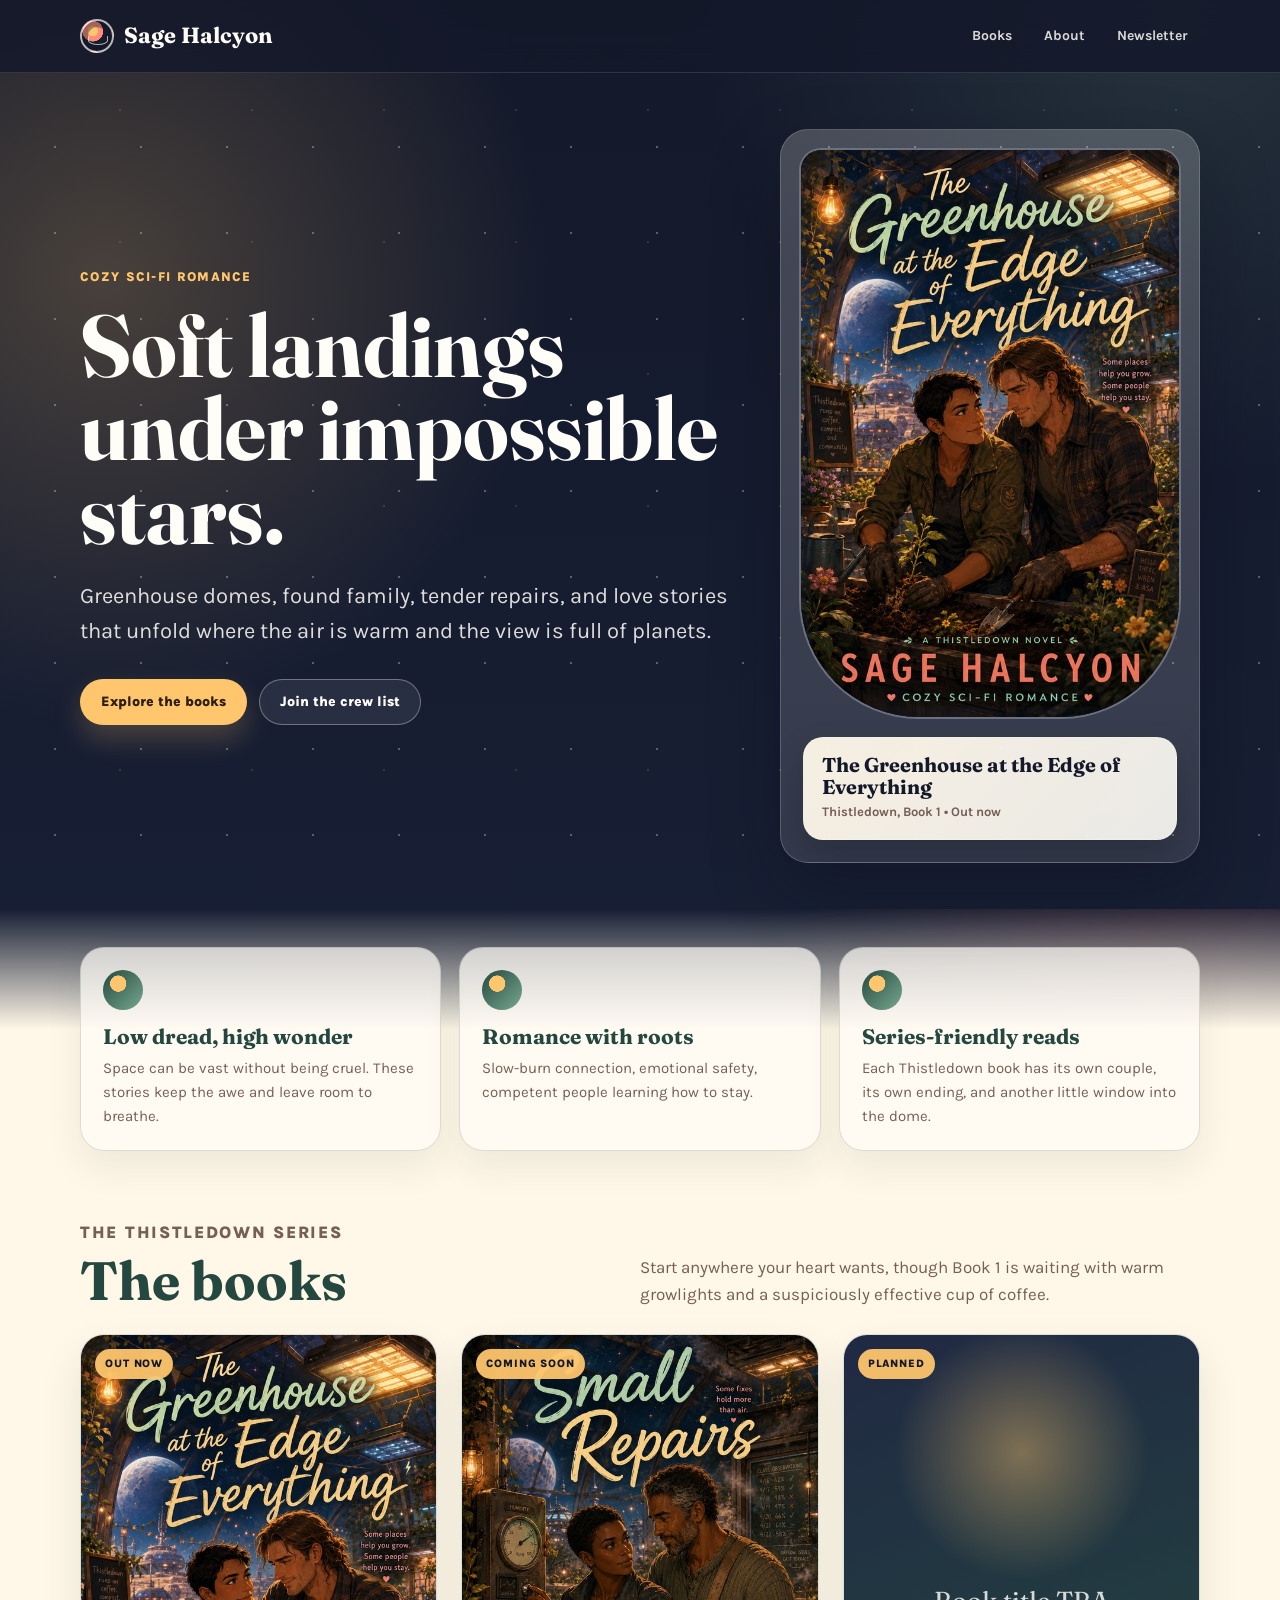
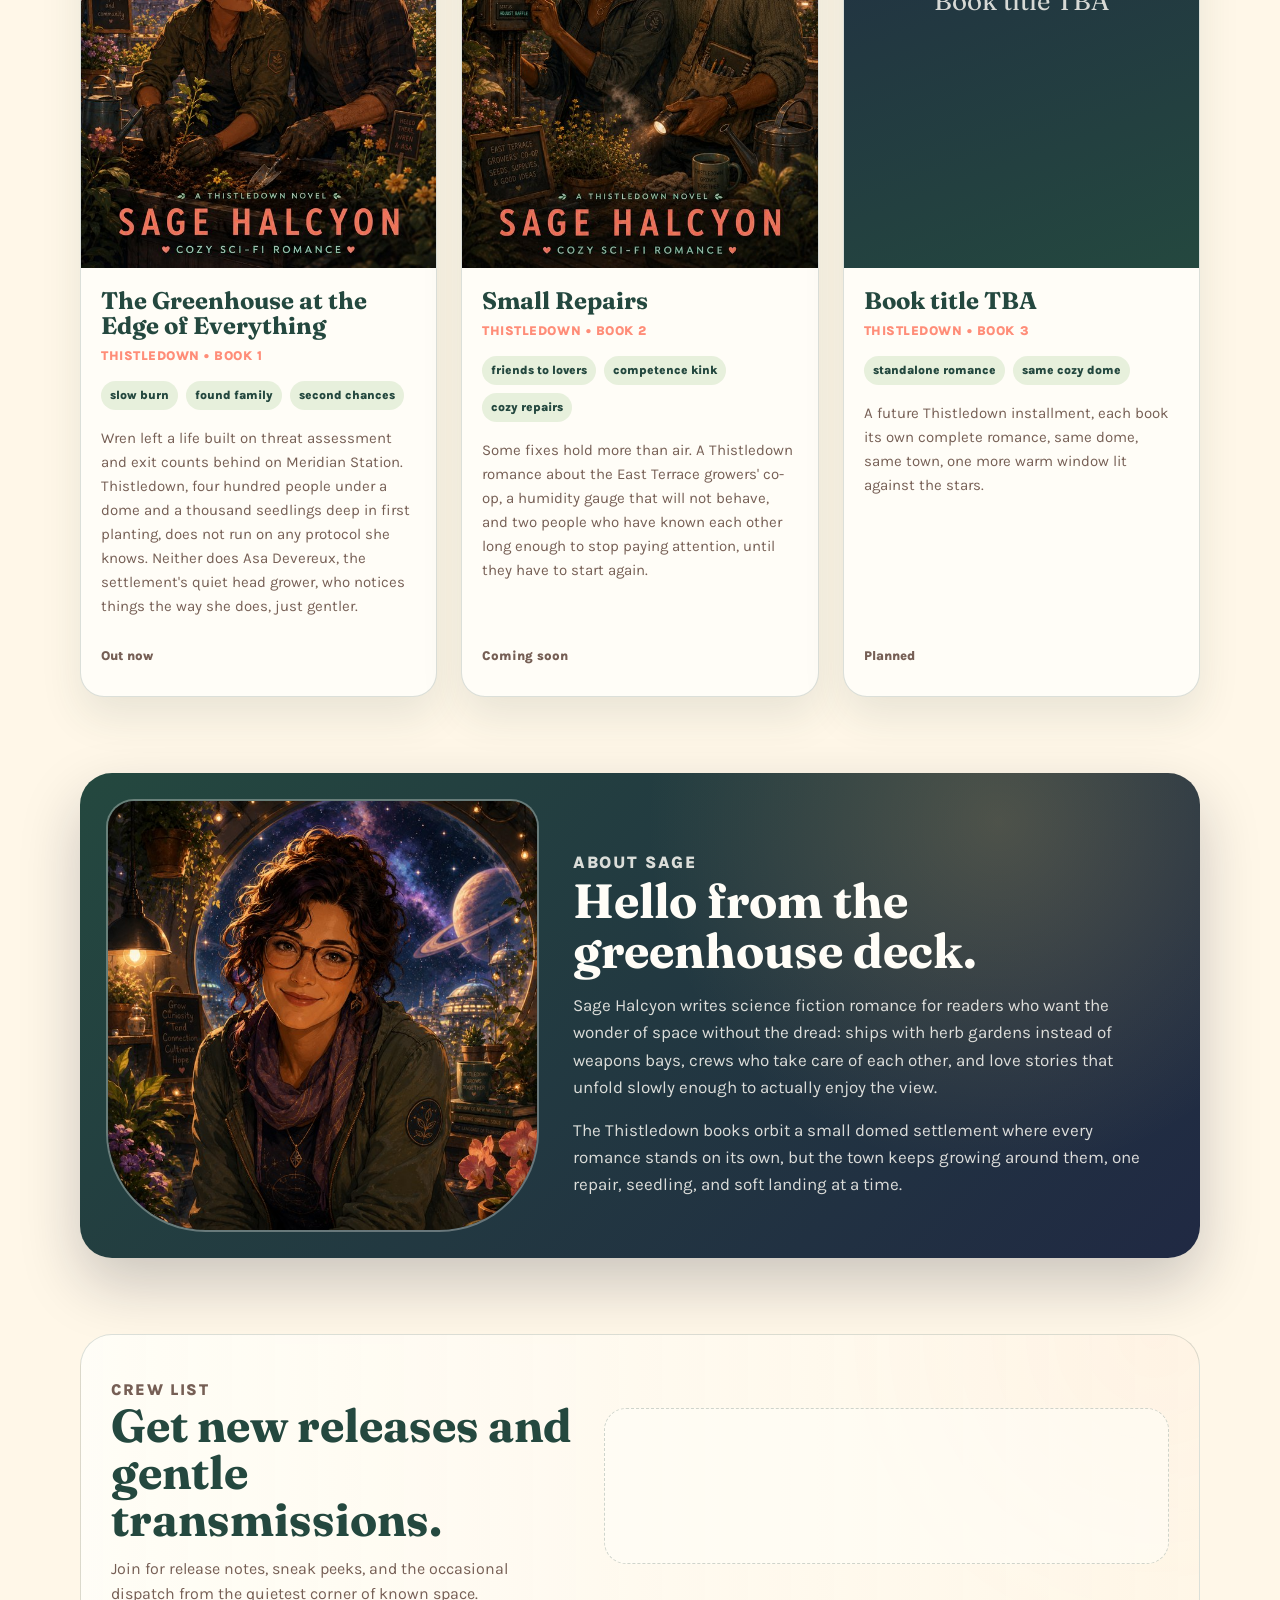
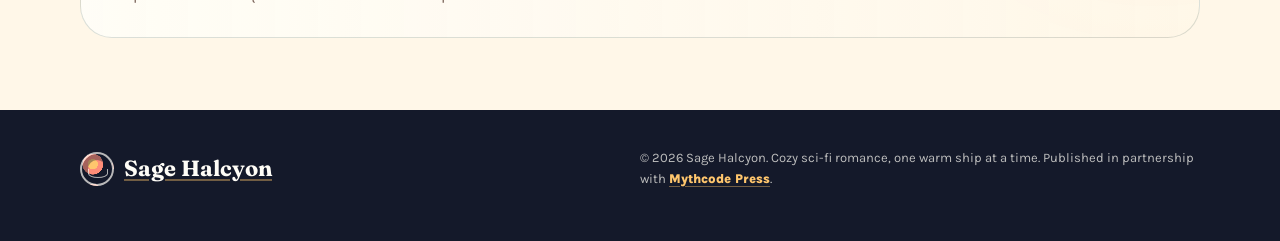
==== index.html @ 1d7489cb "Add files via upload" ====
<!DOCTYPE html>
<html lang="en">
<head>
<meta charset="UTF-8">
<meta name="viewport" content="width=device-width, initial-scale=1.0">
<title>Sage Halcyon | Cozy Sci-Fi Romance</title>
<meta name="description" content="Cozy sci-fi romance by Sage Halcyon: greenhouse domes, soft landings, found family, and love stories under starlight.">
<meta property="og:title" content="Sage Halcyon | Cozy Sci-Fi Romance">
<meta property="og:description" content="Greenhouse domes, soft landings, found family, and slow-burn romance under starlight.">
<meta property="og:type" content="website">
<meta property="og:image" content="images/greenhouse-cover.jpg">
<meta name="twitter:card" content="summary_large_image">
<link rel="preconnect" href="https://fonts.googleapis.com">
<link rel="preconnect" href="https://fonts.gstatic.com" crossorigin>
<link href="https://fonts.googleapis.com/css2?family=Fraunces:opsz,wght@9..144,500;9..144,600;9..144,700&family=Karla:wght@400;500;600;700&display=swap" rel="stylesheet">
<style>
  :root {
    --space: #14192a;
    --space-soft: #202943;
    --greenhouse: #24483f;
    --greenhouse-bright: #77a890;
    --leaf: #b8d7a7;
    --paper: #fff7e8;
    --paper-deep: #f2dfbf;
    --lamp: #ffc66d;
    --coral: #ff8d78;
    --rose: #f8b6aa;
    --ink: #2f2a27;
    --muted: #765f55;
    --white: #fffdf7;
    --shadow: rgba(10, 13, 22, 0.32);
  }

  * { box-sizing: border-box; margin: 0; padding: 0; }
  html { scroll-behavior: smooth; }
  body {
    min-width: 320px;
    background:
      radial-gradient(circle at 8% 8%, rgba(255, 198, 109, 0.22), transparent 28rem),
      radial-gradient(circle at 92% 0%, rgba(119, 168, 144, 0.18), transparent 30rem),
      linear-gradient(180deg, var(--space) 0%, #182036 32%, var(--paper) 32.1%, var(--paper) 100%);
    color: var(--ink);
    font-family: "Karla", Arial, sans-serif;
    line-height: 1.6;
    overflow-x: hidden;
  }

  body::before {
    content: "";
    position: fixed;
    inset: 0;
    z-index: -1;
    pointer-events: none;
    background-image:
      radial-gradient(circle, rgba(255, 253, 247, 0.72) 0 1px, transparent 1.5px),
      radial-gradient(circle, rgba(255, 198, 109, 0.36) 0 1px, transparent 1.5px);
    background-size: 86px 86px, 132px 132px;
    background-position: 12px 18px, 54px 44px;
    opacity: 0.42;
  }

  a { color: inherit; text-decoration: none; }
  img { max-width: 100%; display: block; }
  h1, h2, h3, .brand {
    font-family: "Fraunces", Georgia, serif;
    color: inherit;
    font-weight: 700;
    letter-spacing: 0;
  }

  .shell {
    width: min(1120px, calc(100% - 36px));
    margin: 0 auto;
  }

  .skip-link {
    position: absolute;
    left: 16px;
    top: -80px;
    background: var(--lamp);
    color: var(--space);
    padding: 10px 14px;
    border-radius: 999px;
    font-weight: 700;
    z-index: 100;
  }
  .skip-link:focus { top: 16px; }

  nav {
    position: sticky;
    top: 0;
    z-index: 20;
    background: rgba(20, 25, 42, 0.84);
    border-bottom: 1px solid rgba(255, 253, 247, 0.12);
    backdrop-filter: blur(12px);
  }
  .nav-inner {
    min-height: 72px;
    display: flex;
    align-items: center;
    justify-content: space-between;
    gap: 24px;
  }
  .brand {
    display: inline-flex;
    align-items: center;
    gap: 10px;
    color: var(--white);
    font-size: 22px;
    white-space: nowrap;
  }
  .brand-mark {
    width: 34px;
    height: 34px;
    border: 2px solid rgba(255, 253, 247, 0.7);
    border-radius: 50%;
    position: relative;
    flex: 0 0 auto;
    background: radial-gradient(circle at 36% 34%, var(--lamp) 0 18%, var(--coral) 19% 37%, transparent 38%);
    box-shadow: inset 0 0 0 6px rgba(20, 25, 42, 0.38);
  }
  .brand-mark::after {
    content: "";
    position: absolute;
    width: 18px;
    height: 8px;
    border: 1px solid rgba(255, 253, 247, 0.66);
    border-top: 0;
    border-radius: 0 0 50% 50%;
    left: 6px;
    bottom: 6px;
  }
  .nav-links {
    display: flex;
    align-items: center;
    gap: 8px;
    color: rgba(255, 253, 247, 0.84);
    font-size: 14px;
    font-weight: 700;
  }
  .nav-links a {
    padding: 9px 12px;
    border-radius: 999px;
  }
  .nav-links a:hover {
    background: rgba(255, 253, 247, 0.12);
    color: var(--white);
  }

  .hero {
    min-height: calc(100vh - 72px);
    padding: 56px 0 46px;
    color: var(--white);
    display: grid;
    align-items: center;
  }
  .hero-grid {
    display: grid;
    grid-template-columns: minmax(0, 1fr) minmax(280px, 420px);
    gap: 44px;
    align-items: center;
  }
  .eyebrow,
  .section-kicker {
    color: var(--lamp);
    font-size: 13px;
    font-weight: 800;
    letter-spacing: 0.1em;
    text-transform: uppercase;
  }
  .hero h1 {
    margin-top: 16px;
    max-width: 780px;
    color: var(--white);
    font-size: clamp(46px, 8vw, 88px);
    line-height: 0.95;
  }
  .hero .lede {
    margin-top: 24px;
    max-width: 650px;
    color: rgba(255, 253, 247, 0.86);
    font-size: clamp(18px, 2vw, 22px);
  }
  .hero-actions {
    display: flex;
    flex-wrap: wrap;
    gap: 12px;
    margin-top: 30px;
  }
  .button {
    display: inline-flex;
    align-items: center;
    justify-content: center;
    min-height: 46px;
    padding: 12px 20px;
    border: 1px solid transparent;
    border-radius: 999px;
    font-size: 14px;
    font-weight: 800;
    line-height: 1;
    transition: transform 0.18s ease, box-shadow 0.18s ease, background 0.18s ease;
  }
  .button:hover { transform: translateY(-2px); }
  .button.primary {
    background: var(--lamp);
    color: #2d1f15;
    box-shadow: 0 14px 28px rgba(255, 198, 109, 0.22);
  }
  .button.secondary {
    color: var(--white);
    border-color: rgba(255, 253, 247, 0.34);
    background: rgba(255, 253, 247, 0.08);
  }
  .button.ghost {
    color: var(--greenhouse);
    border-color: rgba(36, 72, 63, 0.24);
    background: rgba(36, 72, 63, 0.06);
  }

  .feature-card {
    position: relative;
    overflow: hidden;
    border: 1px solid rgba(255, 253, 247, 0.18);
    border-radius: 28px;
    background:
      linear-gradient(180deg, rgba(255, 253, 247, 0.14), rgba(255, 253, 247, 0.05)),
      rgba(255, 253, 247, 0.08);
    box-shadow: 0 28px 70px var(--shadow);
  }
  .feature-window {
    position: relative;
    margin: 18px;
    overflow: hidden;
    border: 2px solid rgba(255, 253, 247, 0.34);
    border-radius: 22px 22px 120px 120px;
    background: var(--space-soft);
  }
  .feature-window::before {
    content: "";
    position: absolute;
    inset: 0;
    z-index: 1;
    box-shadow: inset 0 0 0 10px rgba(20, 25, 42, 0.24);
    pointer-events: none;
  }
  .feature-window img {
    width: 100%;
    aspect-ratio: 2 / 3;
    object-fit: cover;
  }
  .feature-ribbon {
    margin: 0 22px 22px;
    padding: 16px 18px;
    border: 1px solid rgba(255, 253, 247, 0.16);
    border-radius: 20px;
    color: var(--space);
    background: linear-gradient(135deg, rgba(255, 247, 232, 0.96), rgba(255, 253, 247, 0.9));
    box-shadow: 0 16px 34px rgba(0, 0, 0, 0.2);
  }
  .feature-ribbon strong {
    display: block;
    font-family: "Fraunces", Georgia, serif;
    font-size: 20px;
    line-height: 1.1;
  }
  .feature-ribbon span {
    display: block;
    margin-top: 4px;
    color: var(--muted);
    font-size: 13px;
    font-weight: 700;
  }

  main {
    background:
      linear-gradient(180deg, transparent 0, var(--paper) 120px),
      radial-gradient(circle at 90% 4%, rgba(255, 141, 120, 0.16), transparent 24rem);
  }
  .main-inner { padding: 38px 0 72px; }
  section { scroll-margin-top: 96px; }
  .section-head {
    display: flex;
    align-items: end;
    justify-content: space-between;
    gap: 28px;
    margin-bottom: 26px;
  }
  .section-head h2 {
    margin-top: 8px;
    color: var(--greenhouse);
    font-size: clamp(32px, 5vw, 54px);
    line-height: 1;
  }
  .section-head p {
    max-width: 560px;
    color: var(--muted);
    font-size: 17px;
  }

  .intro-band {
    display: grid;
    grid-template-columns: 1fr 1fr 1fr;
    gap: 18px;
    margin-bottom: 68px;
  }
  .vibe-tile {
    min-height: 144px;
    padding: 22px;
    border: 1px solid rgba(36, 72, 63, 0.16);
    border-radius: 24px;
    background: rgba(255, 253, 247, 0.72);
    box-shadow: 0 16px 36px rgba(36, 72, 63, 0.08);
  }
  .vibe-tile .icon {
    width: 40px;
    height: 40px;
    margin-bottom: 14px;
    border-radius: 999px;
    background:
      radial-gradient(circle at 38% 34%, var(--lamp) 0 22%, transparent 23%),
      linear-gradient(135deg, var(--greenhouse), var(--greenhouse-bright));
  }
  .vibe-tile h3 {
    color: var(--greenhouse);
    font-size: 21px;
    line-height: 1.15;
  }
  .vibe-tile p {
    margin-top: 8px;
    color: var(--muted);
    font-size: 15px;
  }

  .bookshelf { margin-top: 26px; }
  .book-grid {
    display: grid;
    grid-template-columns: repeat(3, minmax(0, 1fr));
    gap: 24px;
  }
  .books-loading {
    grid-column: 1 / -1;
    padding: 36px;
    text-align: center;
    color: var(--muted);
    background: rgba(255, 253, 247, 0.72);
    border: 1px dashed rgba(36, 72, 63, 0.24);
    border-radius: 22px;
  }
  .book-card {
    display: flex;
    flex-direction: column;
    min-height: 100%;
    overflow: hidden;
    border: 1px solid rgba(36, 72, 63, 0.16);
    border-radius: 24px;
    background: var(--white);
    box-shadow: 0 20px 42px rgba(36, 72, 63, 0.1);
    transition: transform 0.2s ease, box-shadow 0.2s ease;
  }
  .book-card:hover {
    transform: translateY(-4px);
    box-shadow: 0 26px 54px rgba(36, 72, 63, 0.16);
  }
  .book-cover {
    position: relative;
    aspect-ratio: 2 / 3;
    overflow: hidden;
    background:
      radial-gradient(circle at 50% 22%, rgba(255, 198, 109, 0.42), transparent 28%),
      linear-gradient(160deg, var(--space-soft), var(--greenhouse));
  }
  .book-cover img {
    width: 100%;
    height: 100%;
    object-fit: cover;
  }
  .book-cover-placeholder {
    display: grid;
    place-items: center;
    width: 100%;
    height: 100%;
    padding: 30px;
    color: rgba(255, 253, 247, 0.82);
    text-align: center;
    font-family: "Fraunces", Georgia, serif;
    font-size: 26px;
    line-height: 1.05;
  }
  .tag {
    position: absolute;
    left: 14px;
    top: 14px;
    z-index: 2;
    padding: 6px 10px;
    border-radius: 999px;
    color: var(--space);
    background: rgba(255, 198, 109, 0.94);
    font-size: 11px;
    font-weight: 900;
    letter-spacing: 0.08em;
    text-transform: uppercase;
  }
  .book-info {
    display: flex;
    flex: 1;
    flex-direction: column;
    padding: 20px;
  }
  .book-info h3 {
    color: var(--greenhouse);
    font-size: 24px;
    line-height: 1.05;
  }
  .series {
    margin-top: 8px;
    color: var(--coral);
    font-size: 13px;
    font-weight: 900;
    letter-spacing: 0.04em;
    text-transform: uppercase;
  }
  .trope-list {
    display: flex;
    flex-wrap: wrap;
    gap: 8px;
    margin-top: 14px;
  }
  .trope-list span {
    padding: 5px 9px;
    border-radius: 999px;
    color: var(--greenhouse);
    background: rgba(184, 215, 167, 0.34);
    font-size: 12px;
    font-weight: 800;
  }
  .book-blurb {
    margin-top: 16px;
    color: var(--muted);
    font-size: 15px;
  }
  .book-actions {
    display: flex;
    flex-wrap: wrap;
    gap: 10px;
    margin-top: auto;
    padding-top: 18px;
  }
  .book-actions .button {
    min-height: 40px;
    padding: 10px 14px;
    font-size: 13px;
  }
  .book-actions .button.primary {
    background: var(--greenhouse);
    color: var(--white);
    box-shadow: none;
  }
  .quiet-status {
    display: inline-flex;
    align-items: center;
    min-height: 40px;
    color: var(--muted);
    font-size: 13px;
    font-weight: 800;
  }

  .about-panel {
    display: grid;
    grid-template-columns: minmax(260px, 0.72fr) minmax(0, 1fr);
    gap: 34px;
    align-items: center;
    margin-top: 76px;
    padding: 26px;
    border-radius: 32px;
    color: var(--white);
    background:
      radial-gradient(circle at 82% 10%, rgba(255, 198, 109, 0.2), transparent 22rem),
      linear-gradient(135deg, var(--greenhouse), var(--space-soft));
    box-shadow: 0 26px 60px rgba(20, 25, 42, 0.22);
  }
  .portrait-frame {
    overflow: hidden;
    border: 2px solid rgba(255, 253, 247, 0.26);
    border-radius: 28px 28px 100px 100px;
    background: rgba(255, 253, 247, 0.08);
  }
  .portrait-frame img {
    width: 100%;
    aspect-ratio: 1 / 1;
    object-fit: cover;
  }
  .about-copy {
    padding: 10px 10px 10px 0;
  }
  .about-copy h2 {
    color: var(--white);
    font-size: clamp(32px, 4vw, 48px);
    line-height: 1.04;
  }
  .about-copy p {
    max-width: 660px;
    margin-top: 16px;
    color: rgba(255, 253, 247, 0.84);
    font-size: 17px;
  }

  .newsletter {
    margin-top: 76px;
    padding: 30px;
    border: 1px solid rgba(36, 72, 63, 0.16);
    border-radius: 32px;
    background:
      linear-gradient(90deg, rgba(255, 253, 247, 0.92), rgba(255, 247, 232, 0.82)),
      radial-gradient(circle at 96% 0%, rgba(255, 141, 120, 0.22), transparent 20rem);
  }
  .newsletter-grid {
    display: grid;
    grid-template-columns: minmax(0, 0.82fr) minmax(280px, 1fr);
    gap: 30px;
    align-items: center;
  }
  .newsletter h2 {
    color: var(--greenhouse);
    font-size: clamp(30px, 4vw, 46px);
    line-height: 1.02;
  }
  .newsletter p {
    margin-top: 12px;
    color: var(--muted);
    font-size: 16px;
  }
  #eo-newsletter-form {
    min-height: 156px;
    border: 1px dashed rgba(36, 72, 63, 0.22);
    border-radius: 22px;
    background: rgba(255, 253, 247, 0.6);
    padding: 16px;
  }

  footer {
    padding: 38px 0 52px;
    color: rgba(255, 253, 247, 0.72);
    background: var(--space);
  }
  .footer-inner {
    display: flex;
    align-items: center;
    justify-content: space-between;
    gap: 20px;
    flex-wrap: wrap;
  }
  footer p {
    max-width: 560px;
    font-size: 13px;
  }
  footer a {
    color: var(--lamp);
    font-weight: 800;
    text-decoration: underline;
    text-decoration-color: rgba(255, 198, 109, 0.4);
    text-underline-offset: 3px;
  }

  @media (max-width: 900px) {
    body {
      background:
        radial-gradient(circle at 8% 8%, rgba(255, 198, 109, 0.22), transparent 22rem),
        linear-gradient(180deg, var(--space) 0%, #182036 38%, var(--paper) 38.1%, var(--paper) 100%);
    }
    .hero-grid,
    .about-panel,
    .newsletter-grid {
      grid-template-columns: 1fr;
    }
    .hero { min-height: auto; }
    .feature-card { max-width: 420px; }
    .intro-band { grid-template-columns: 1fr; }
    .book-grid { grid-template-columns: repeat(2, minmax(0, 1fr)); }
    .section-head { display: block; }
    .section-head p { margin-top: 12px; }
  }

  @media (max-width: 640px) {
    .shell { width: min(100% - 28px, 1120px); }
    .nav-inner { min-height: 64px; }
    .nav-links { display: none; }
    .hero { padding-top: 38px; }
    .hero h1 { font-size: clamp(42px, 15vw, 62px); }
    .feature-card { max-width: none; }
    .book-grid { grid-template-columns: 1fr; }
    .about-panel,
    .newsletter {
      padding: 18px;
      border-radius: 24px;
    }
    .footer-inner { display: block; }
    footer p { margin-top: 14px; }
  }
</style>
</head>
<body>
<a class="skip-link" href="#books">Skip to books</a>

<nav aria-label="Primary navigation">
  <div class="shell nav-inner">
    <a class="brand" href="#top" aria-label="Sage Halcyon home">
      <span class="brand-mark" aria-hidden="true"></span>
      <span>Sage Halcyon</span>
    </a>
    <div class="nav-links">
      <a href="#books">Books</a>
      <a href="#about">About</a>
      <a href="#newsletter">Newsletter</a>
    </div>
  </div>
</nav>

<header class="hero" id="top">
  <div class="shell hero-grid">
    <div>
      <p class="eyebrow">Cozy sci-fi romance</p>
      <h1>Soft landings under impossible stars.</h1>
      <p class="lede">Greenhouse domes, found family, tender repairs, and love stories that unfold where the air is warm and the view is full of planets.</p>
      <div class="hero-actions">
        <a class="button primary" href="#books">Explore the books</a>
        <a class="button secondary" href="#newsletter">Join the crew list</a>
      </div>
    </div>
    <aside class="feature-card" aria-label="Featured book">
      <div class="feature-window">
        <img src="images/greenhouse-cover.jpg" alt="Cover of The Greenhouse at the Edge of Everything by Sage Halcyon">
      </div>
      <div class="feature-ribbon">
        <strong>The Greenhouse at the Edge of Everything</strong>
        <span>Thistledown, Book 1 &bull; Out now</span>
      </div>
    </aside>
  </div>
</header>

<main>
  <div class="shell main-inner">
    <section class="intro-band" aria-label="Reader promises">
      <article class="vibe-tile">
        <div class="icon" aria-hidden="true"></div>
        <h3>Low dread, high wonder</h3>
        <p>Space can be vast without being cruel. These stories keep the awe and leave room to breathe.</p>
      </article>
      <article class="vibe-tile">
        <div class="icon" aria-hidden="true"></div>
        <h3>Romance with roots</h3>
        <p>Slow-burn connection, emotional safety, competent people learning how to stay.</p>
      </article>
      <article class="vibe-tile">
        <div class="icon" aria-hidden="true"></div>
        <h3>Series-friendly reads</h3>
        <p>Each Thistledown book has its own couple, its own ending, and another little window into the dome.</p>
      </article>
    </section>

    <section class="bookshelf" id="books">
      <div class="section-head">
        <div>
          <p class="section-kicker">The Thistledown series</p>
          <h2>The books</h2>
        </div>
        <p>Start anywhere your heart wants, though Book 1 is waiting with warm growlights and a suspiciously effective cup of coffee.</p>
      </div>
      <div class="book-grid" id="book-grid">
        <p class="books-loading">Opening the greenhouse shelves...</p>
      </div>
    </section>

    <section class="about-panel" id="about">
      <div class="portrait-frame">
        <img src="images/sage-halcyon-portrait.jpg" alt="Portrait of Sage Halcyon in a cozy greenhouse observatory">
      </div>
      <div class="about-copy">
        <p class="section-kicker">About Sage</p>
        <h2>Hello from the greenhouse deck.</h2>
        <p>Sage Halcyon writes science fiction romance for readers who want the wonder of space without the dread: ships with herb gardens instead of weapons bays, crews who take care of each other, and love stories that unfold slowly enough to actually enjoy the view.</p>
        <p>The Thistledown books orbit a small domed settlement where every romance stands on its own, but the town keeps growing around them, one repair, seedling, and soft landing at a time.</p>
      </div>
    </section>

    <section class="newsletter" id="newsletter">
      <div class="newsletter-grid">
        <div>
          <p class="section-kicker">Crew list</p>
          <h2>Get new releases and gentle transmissions.</h2>
          <p>Join for release notes, sneak peeks, and the occasional dispatch from the quietest corner of known space.</p>
        </div>
        <div id="eo-newsletter-form">
          <script async src="https://eomail5.com/form/fc8d0000-70e9-11f1-856b-730b15730502.js" data-form="fc8d0000-70e9-11f1-856b-730b15730502"></script>
        </div>
      </div>
    </section>
  </div>
</main>

<footer>
  <div class="shell footer-inner">
    <a class="brand" href="#top" aria-label="Sage Halcyon home">
      <span class="brand-mark" aria-hidden="true"></span>
      <span>Sage Halcyon</span>
    </a>
    <p>&copy; 2026 Sage Halcyon. Cozy sci-fi romance, one warm ship at a time. Published in partnership with <a href="https://mythcodepress.com/">Mythcode Press</a>.</p>
  </div>
</footer>

<script>
(function () {
  var STATUS_LABELS = {
    "out-now": { tag: "Available now", status: "Out now", statusClass: "is-live" },
    "coming-soon": { tag: "Coming soon", status: "Coming soon", statusClass: "" },
    "planned": { tag: "In orbit", status: "Planned", statusClass: "" }
  };

  function escapeHtml(value) {
    var div = document.createElement("div");
    div.textContent = value == null ? "" : String(value);
    return div.innerHTML;
  }

  function seriesLine(book) {
    if (!book.series) return "Standalone";
    if (book.series_position) return book.series + " \u2022 Book " + book.series_position;
    return book.series;
  }

  function renderTropes(tropes) {
    if (!Array.isArray(tropes) || !tropes.length) return "";
    return '<div class="trope-list">' + tropes.map(function (trope) {
      return "<span>" + escapeHtml(trope) + "</span>";
    }).join("") + "</div>";
  }

  function renderActions(book, meta) {
    var links = Array.isArray(book.links) ? book.links.filter(function (link) {
      return link && link.url && link.label;
    }) : [];

    if (!links.length) {
      return '<div class="book-actions"><span class="quiet-status">' + escapeHtml(book.status_label || meta.status) + "</span></div>";
    }

    return '<div class="book-actions">' + links.map(function (link, index) {
      var style = index === 0 ? "primary" : "ghost";
      return '<a class="button ' + style + '" href="' + escapeHtml(link.url) + '">' + escapeHtml(link.label) + "</a>";
    }).join("") + "</div>";
  }

  function renderCard(book) {
    var meta = STATUS_LABELS[book.status] || STATUS_LABELS.planned;
    var cover = book.cover_image
      ? '<img src="' + escapeHtml(book.cover_image) + '" alt="Cover of ' + escapeHtml(book.title) + ' by Sage Halcyon">'
      : '<div class="book-cover-placeholder">' + escapeHtml(book.title || "Future Thistledown story") + "</div>";

    return (
      '<article class="book-card">' +
        '<div class="book-cover">' +
          cover +
          '<span class="tag">' + escapeHtml(book.status_label || meta.tag) + "</span>" +
        "</div>" +
        '<div class="book-info">' +
          "<h3>" + escapeHtml(book.title) + "</h3>" +
          '<p class="series">' + escapeHtml(seriesLine(book)) + "</p>" +
          renderTropes(book.tropes) +
          '<p class="book-blurb">' + escapeHtml(book.blurb || "") + "</p>" +
          renderActions(book, meta) +
        "</div>" +
      "</article>"
    );
  }

  function showFallback(grid) {
    grid.innerHTML = '<p class="books-loading">The bookshelf is being restocked. Check back soon.</p>';
  }

  var grid = document.getElementById("book-grid");
  if (!grid) return;

  fetch("books.json", { cache: "no-store" })
    .then(function (response) {
      if (!response.ok) throw new Error("books.json not found");
      return response.json();
    })
    .then(function (data) {
      var books = data && Array.isArray(data.books) ? data.books : [];
      if (!books.length) {
        showFallback(grid);
        return;
      }
      grid.innerHTML = books.map(renderCard).join("");
    })
    .catch(function () {
      showFallback(grid);
    });
})();
</script>
</body>
</html>
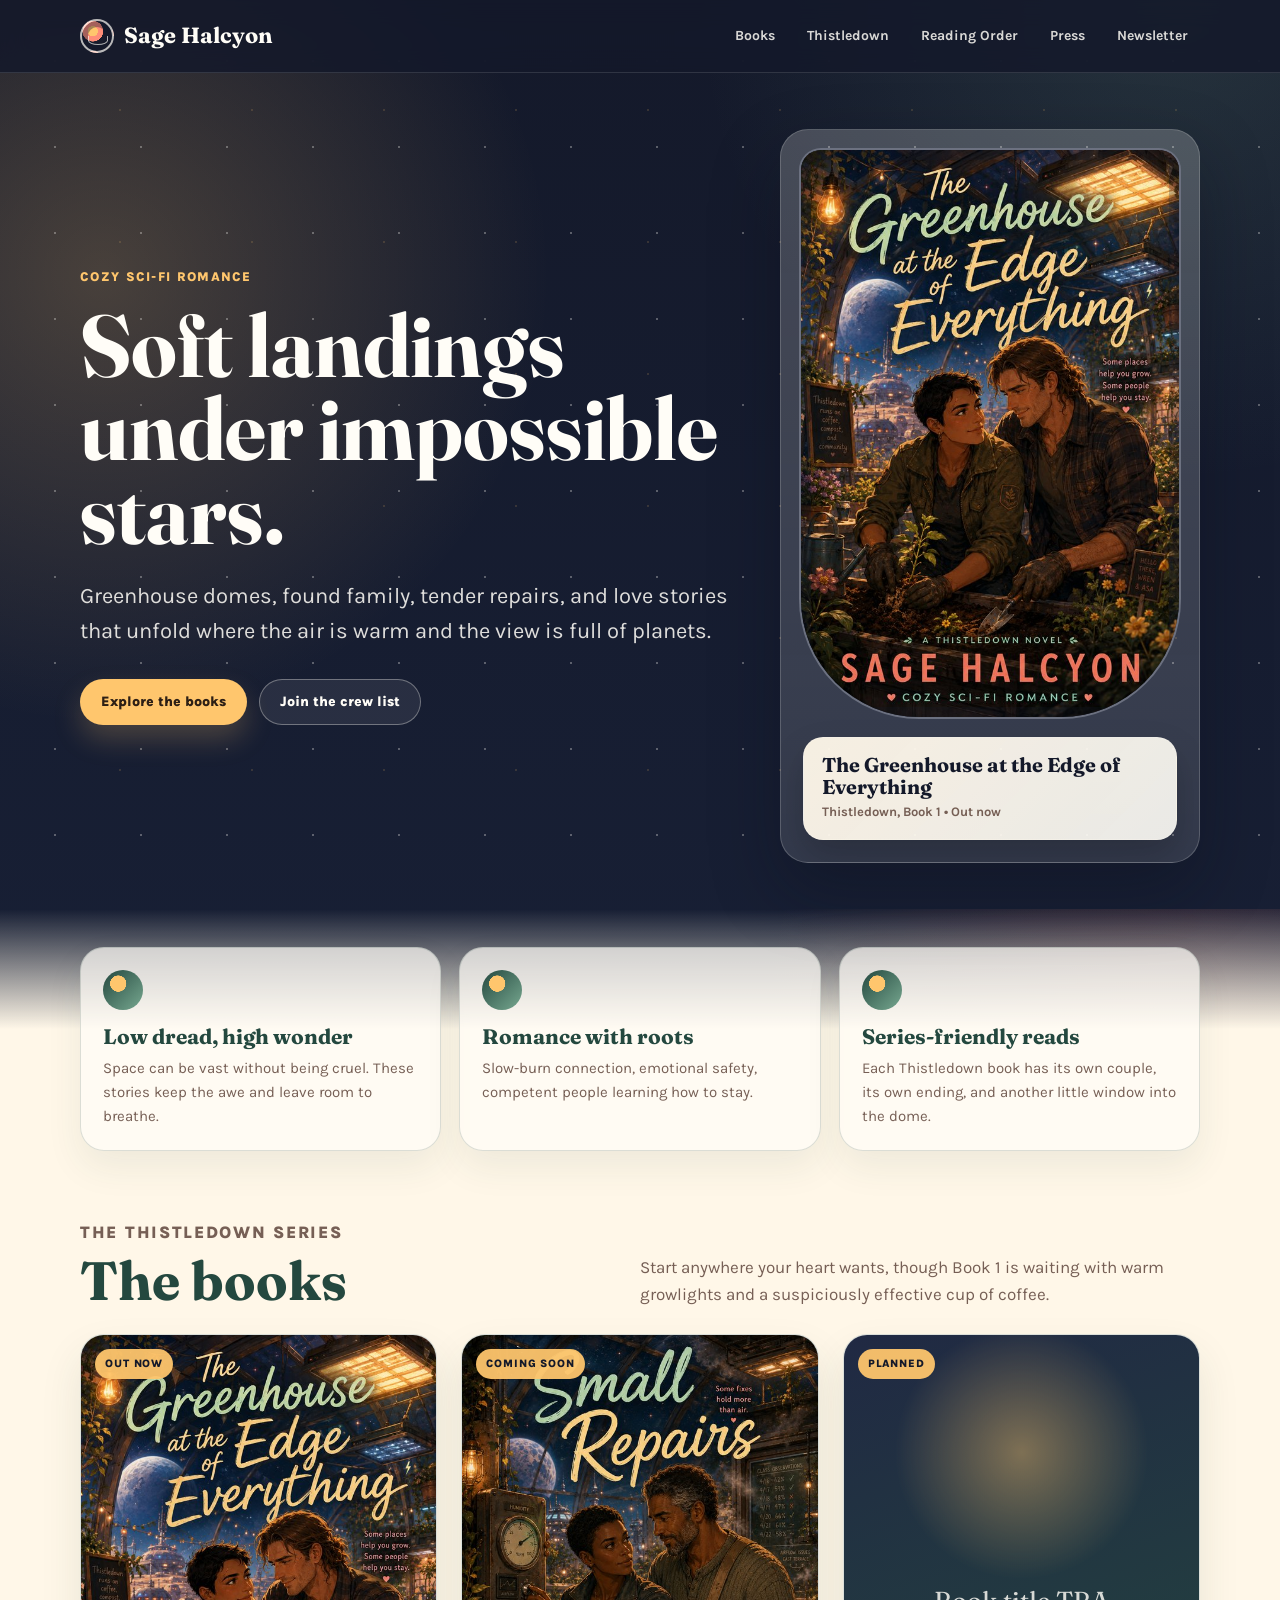
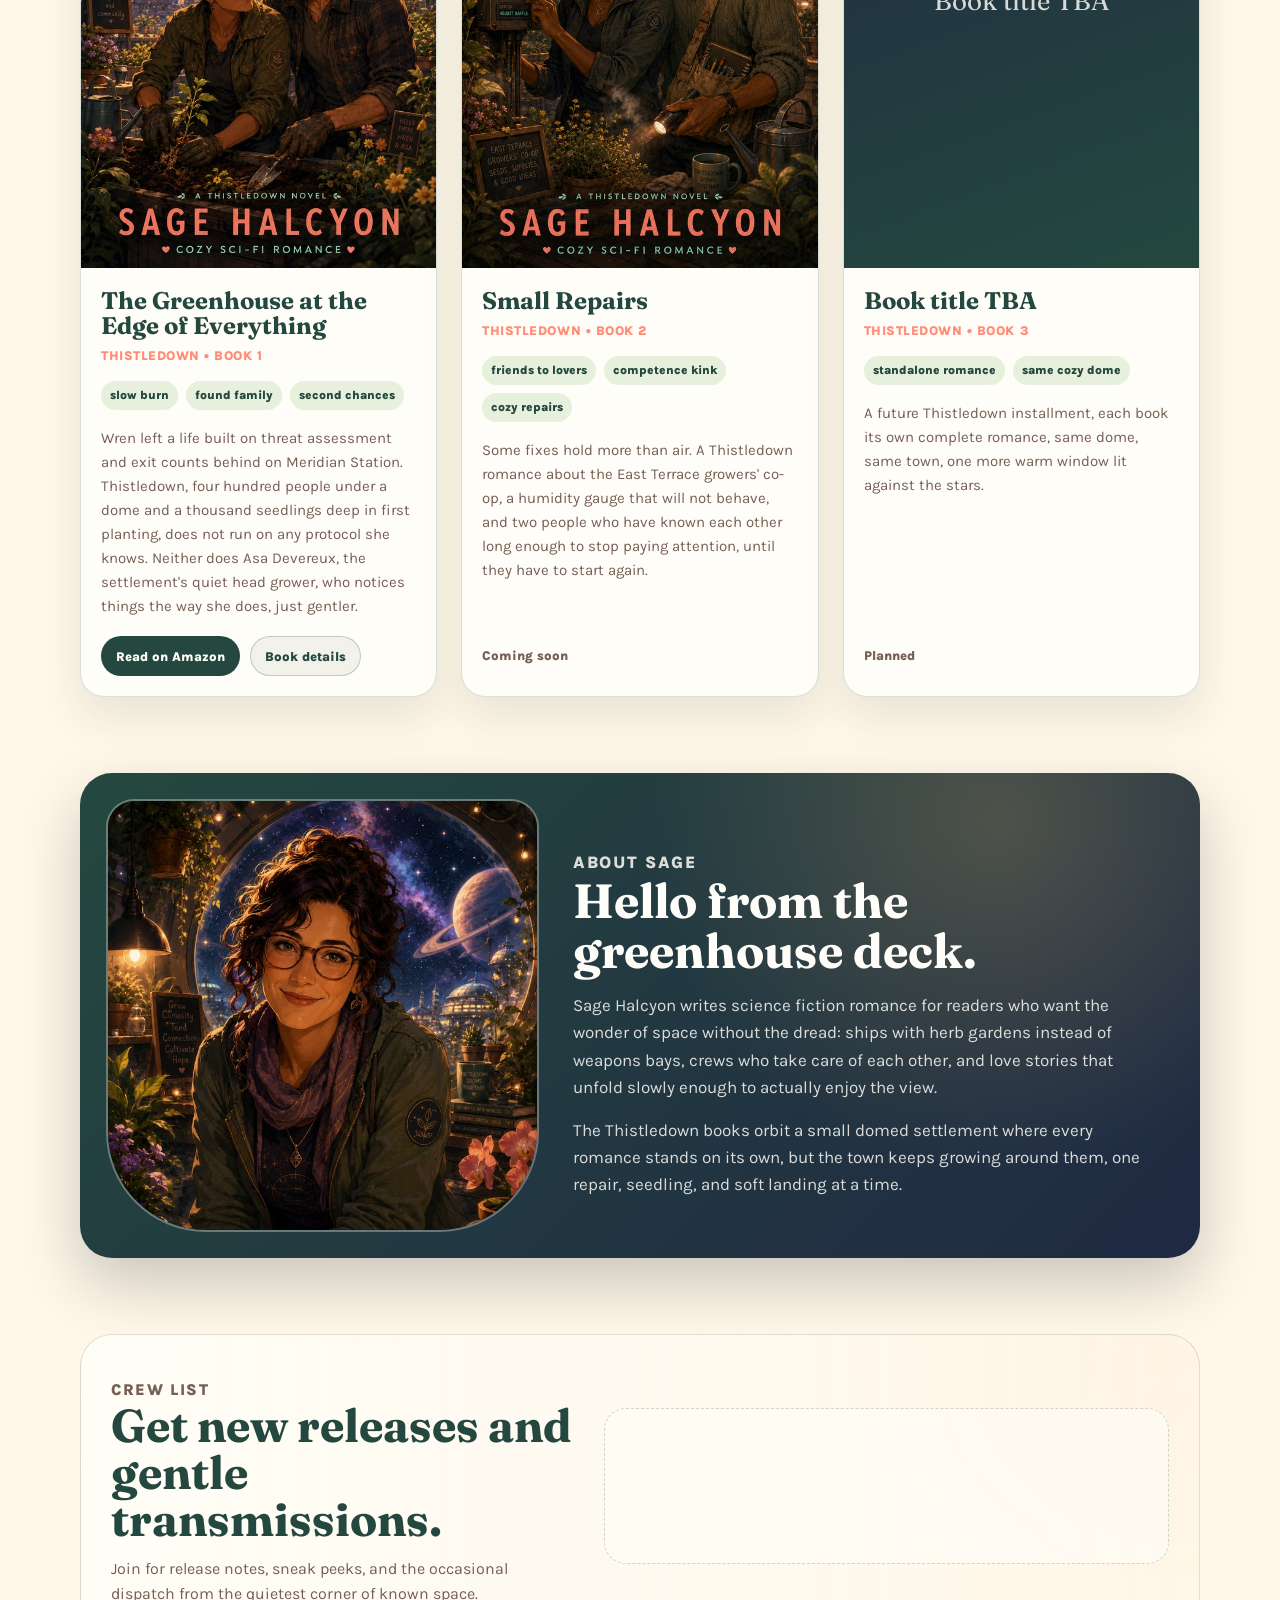
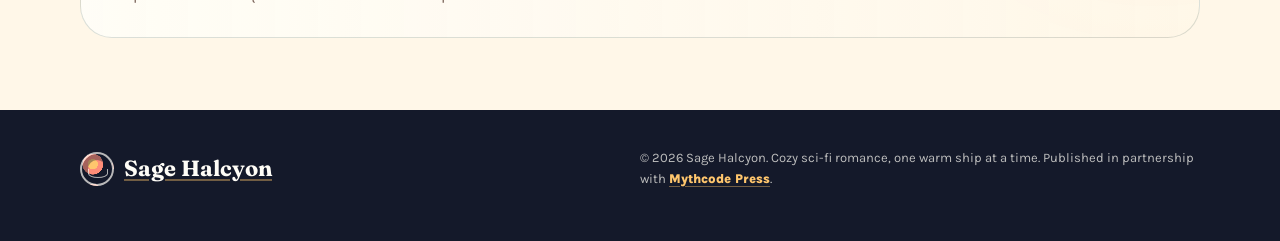
==== commit 08e3d8c3: "Add Sage reader and press pages" ====
--- a/index.html
+++ b/index.html
@@ -609,7 +609,9 @@
     </a>
     <div class="nav-links">
       <a href="#books">Books</a>
-      <a href="#about">About</a>
+      <a href="thistledown.html">Thistledown</a>
+      <a href="reading-order.html">Reading Order</a>
+      <a href="press.html">Press</a>
       <a href="#newsletter">Newsletter</a>
     </div>
   </div>
@@ -744,6 +746,10 @@
       return '<div class="book-actions"><span class="quiet-status">' + escapeHtml(book.status_label || meta.status) + "</span></div>";
     }
 
+    if (book.page_url) {
+      links.push({ label: "Book details", url: book.page_url });
+    }
+
     return '<div class="book-actions">' + links.map(function (link, index) {
       var style = index === 0 ? "primary" : "ghost";
       return '<a class="button ' + style + '" href="' + escapeHtml(link.url) + '">' + escapeHtml(link.label) + "</a>";
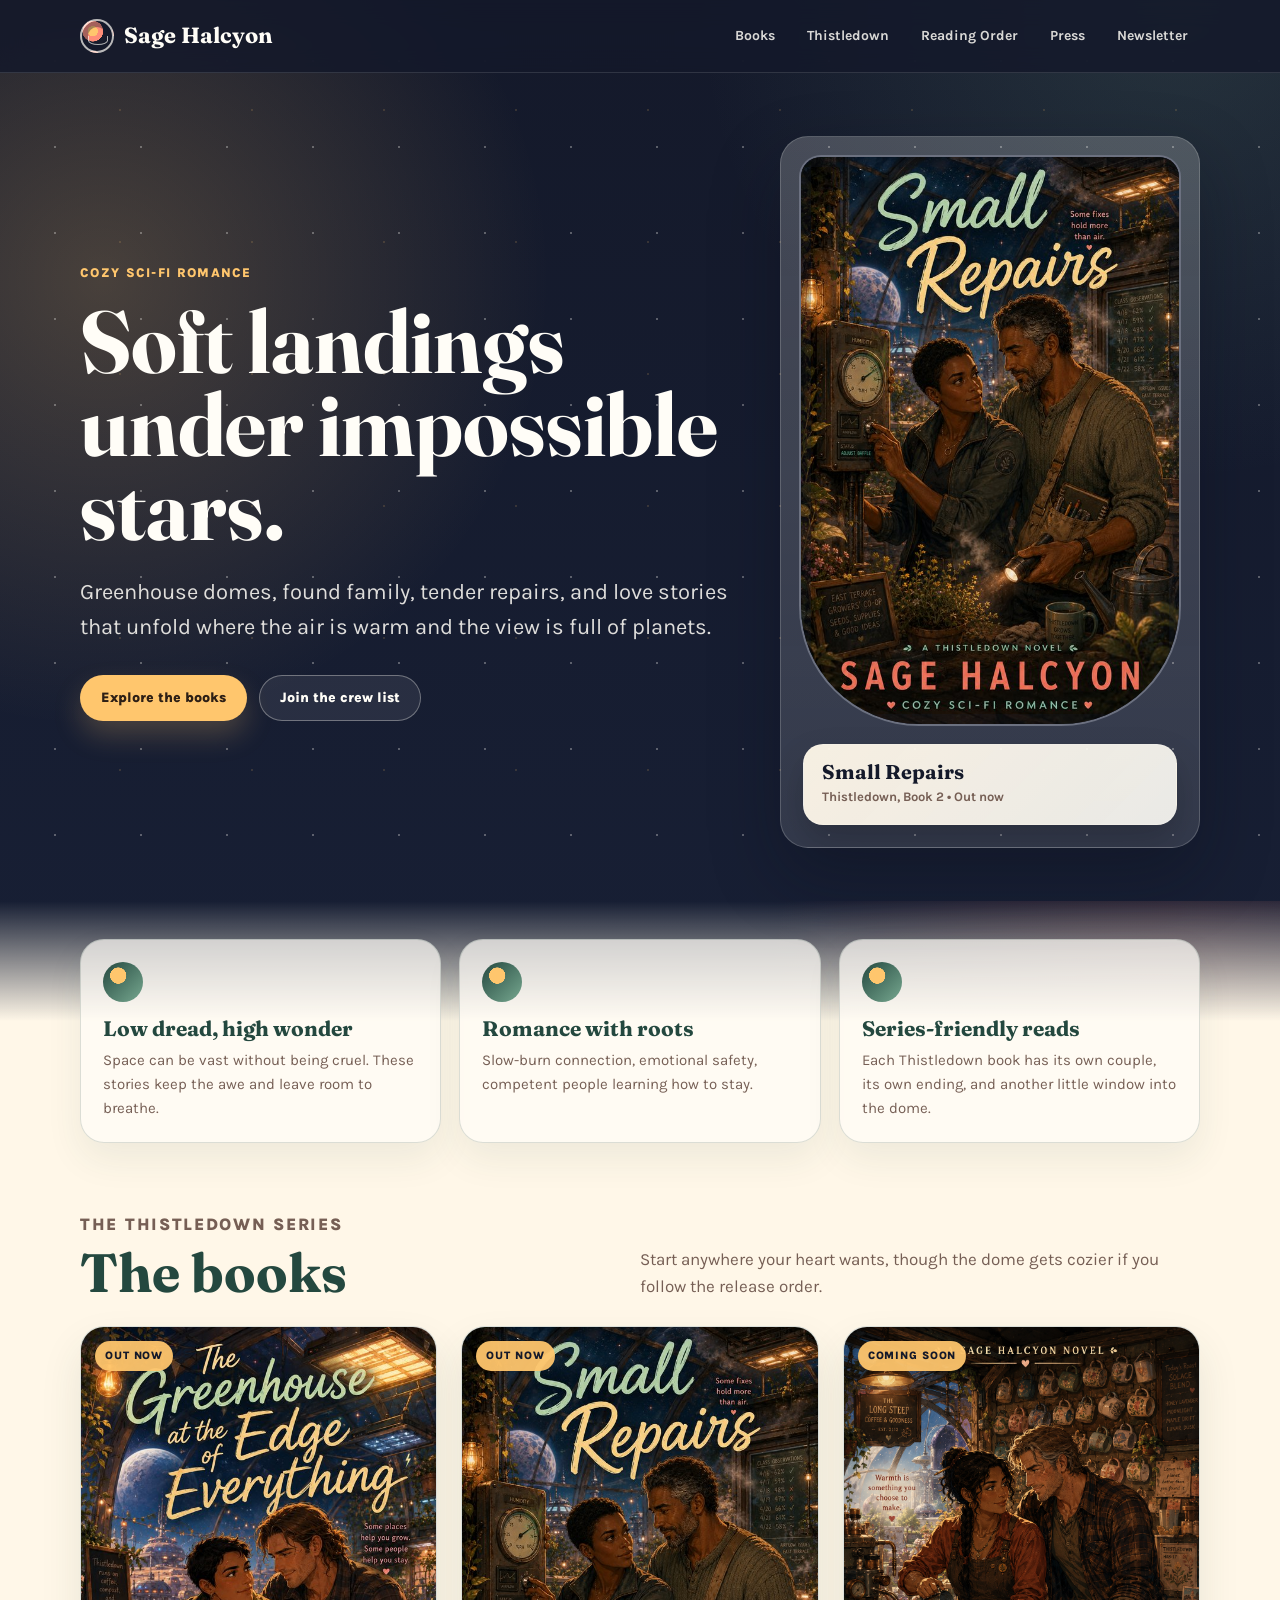
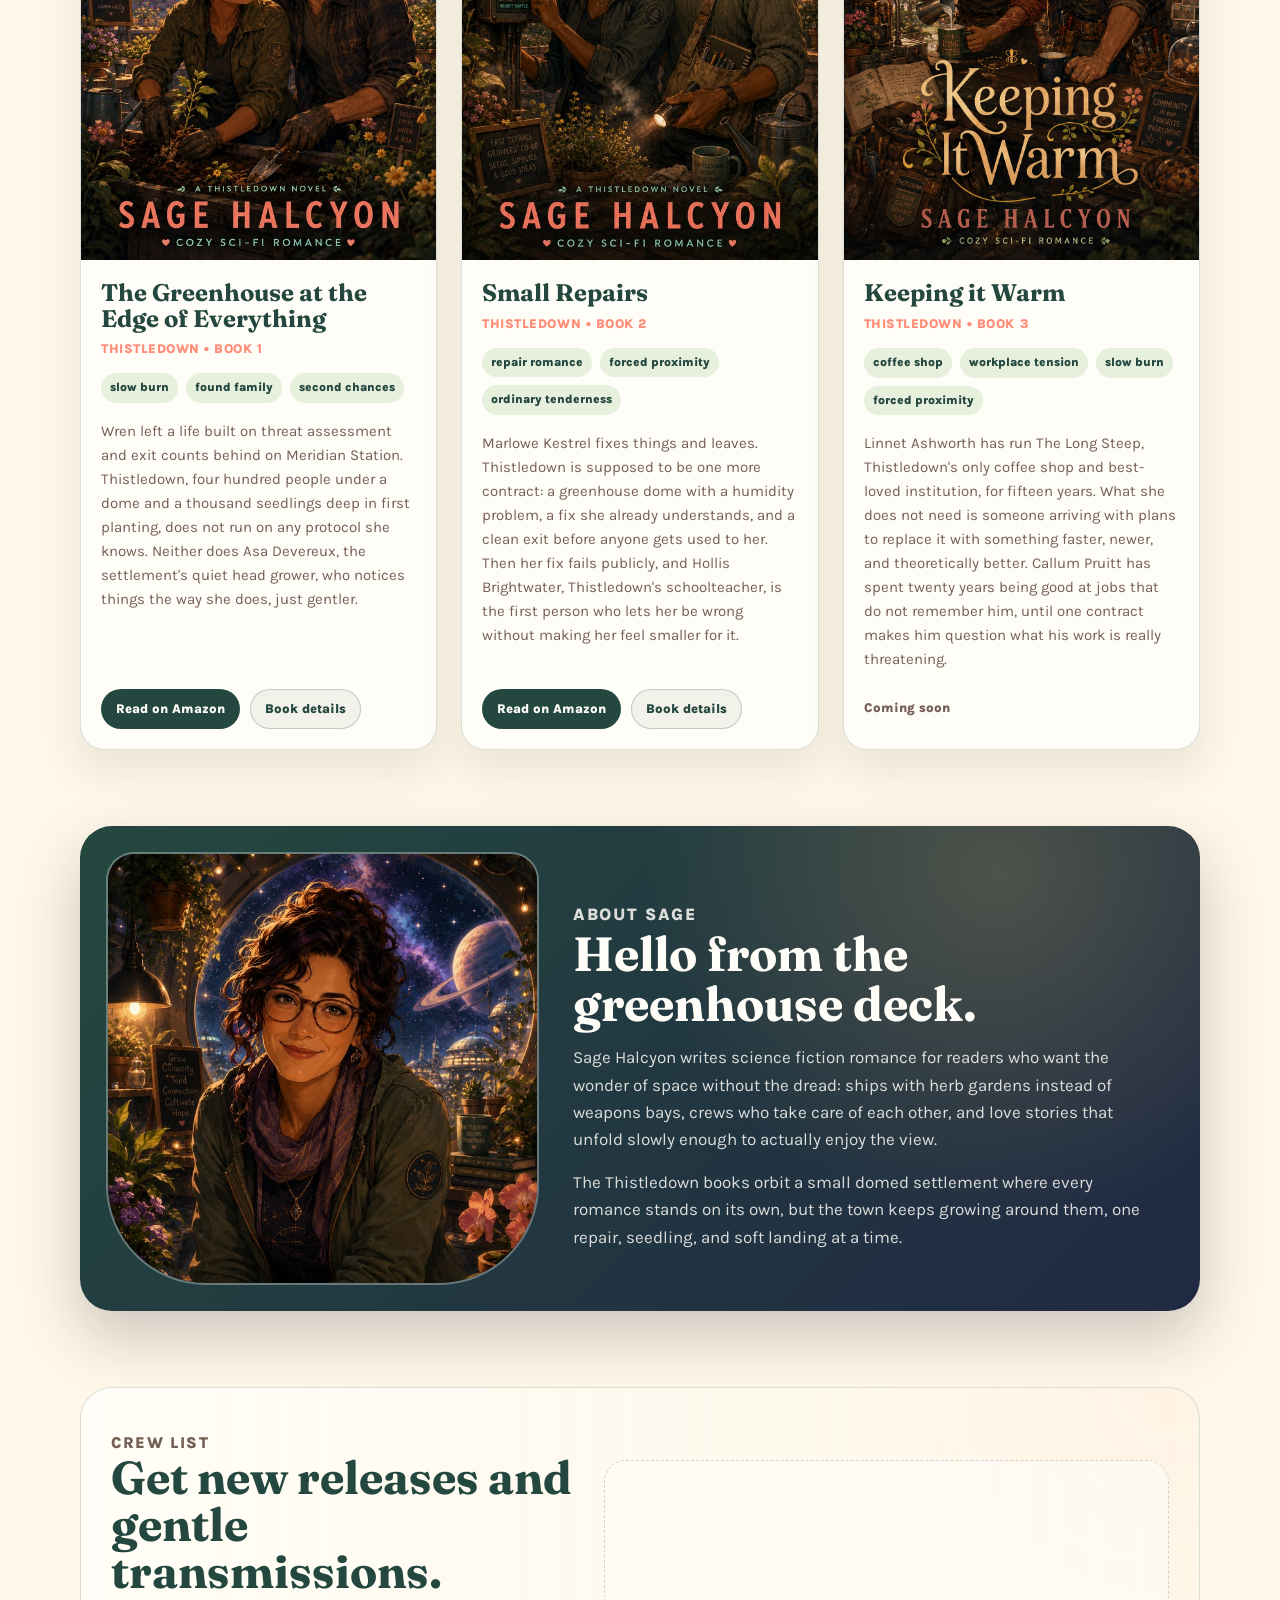
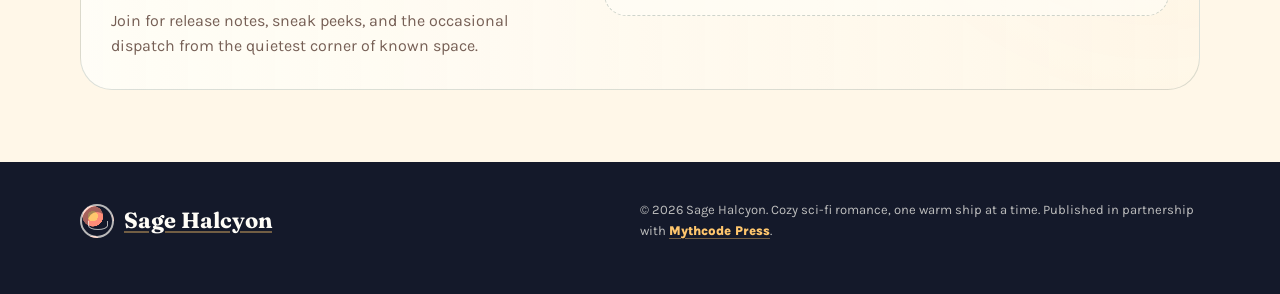
==== commit 46ca986a: "Launch Small Repairs and add Keeping it Warm" ====
--- a/index.html
+++ b/index.html
@@ -8,7 +8,7 @@
 <meta property="og:title" content="Sage Halcyon | Cozy Sci-Fi Romance">
 <meta property="og:description" content="Greenhouse domes, soft landings, found family, and slow-burn romance under starlight.">
 <meta property="og:type" content="website">
-<meta property="og:image" content="images/greenhouse-cover.jpg">
+<meta property="og:image" content="images/small-repairs-cover.jpg">
 <meta name="twitter:card" content="summary_large_image">
 <link rel="preconnect" href="https://fonts.googleapis.com">
 <link rel="preconnect" href="https://fonts.gstatic.com" crossorigin>
@@ -630,11 +630,11 @@
     </div>
     <aside class="feature-card" aria-label="Featured book">
       <div class="feature-window">
-        <img src="images/greenhouse-cover.jpg" alt="Cover of The Greenhouse at the Edge of Everything by Sage Halcyon">
+        <img src="images/small-repairs-cover.jpg" alt="Cover of Small Repairs by Sage Halcyon">
       </div>
       <div class="feature-ribbon">
-        <strong>The Greenhouse at the Edge of Everything</strong>
-        <span>Thistledown, Book 1 &bull; Out now</span>
+        <strong>Small Repairs</strong>
+        <span>Thistledown, Book 2 &bull; Out now</span>
       </div>
     </aside>
   </div>
@@ -666,7 +666,7 @@
           <p class="section-kicker">The Thistledown series</p>
           <h2>The books</h2>
         </div>
-        <p>Start anywhere your heart wants, though Book 1 is waiting with warm growlights and a suspiciously effective cup of coffee.</p>
+        <p>Start anywhere your heart wants, though the dome gets cozier if you follow the release order.</p>
       </div>
       <div class="book-grid" id="book-grid">
         <p class="books-loading">Opening the greenhouse shelves...</p>
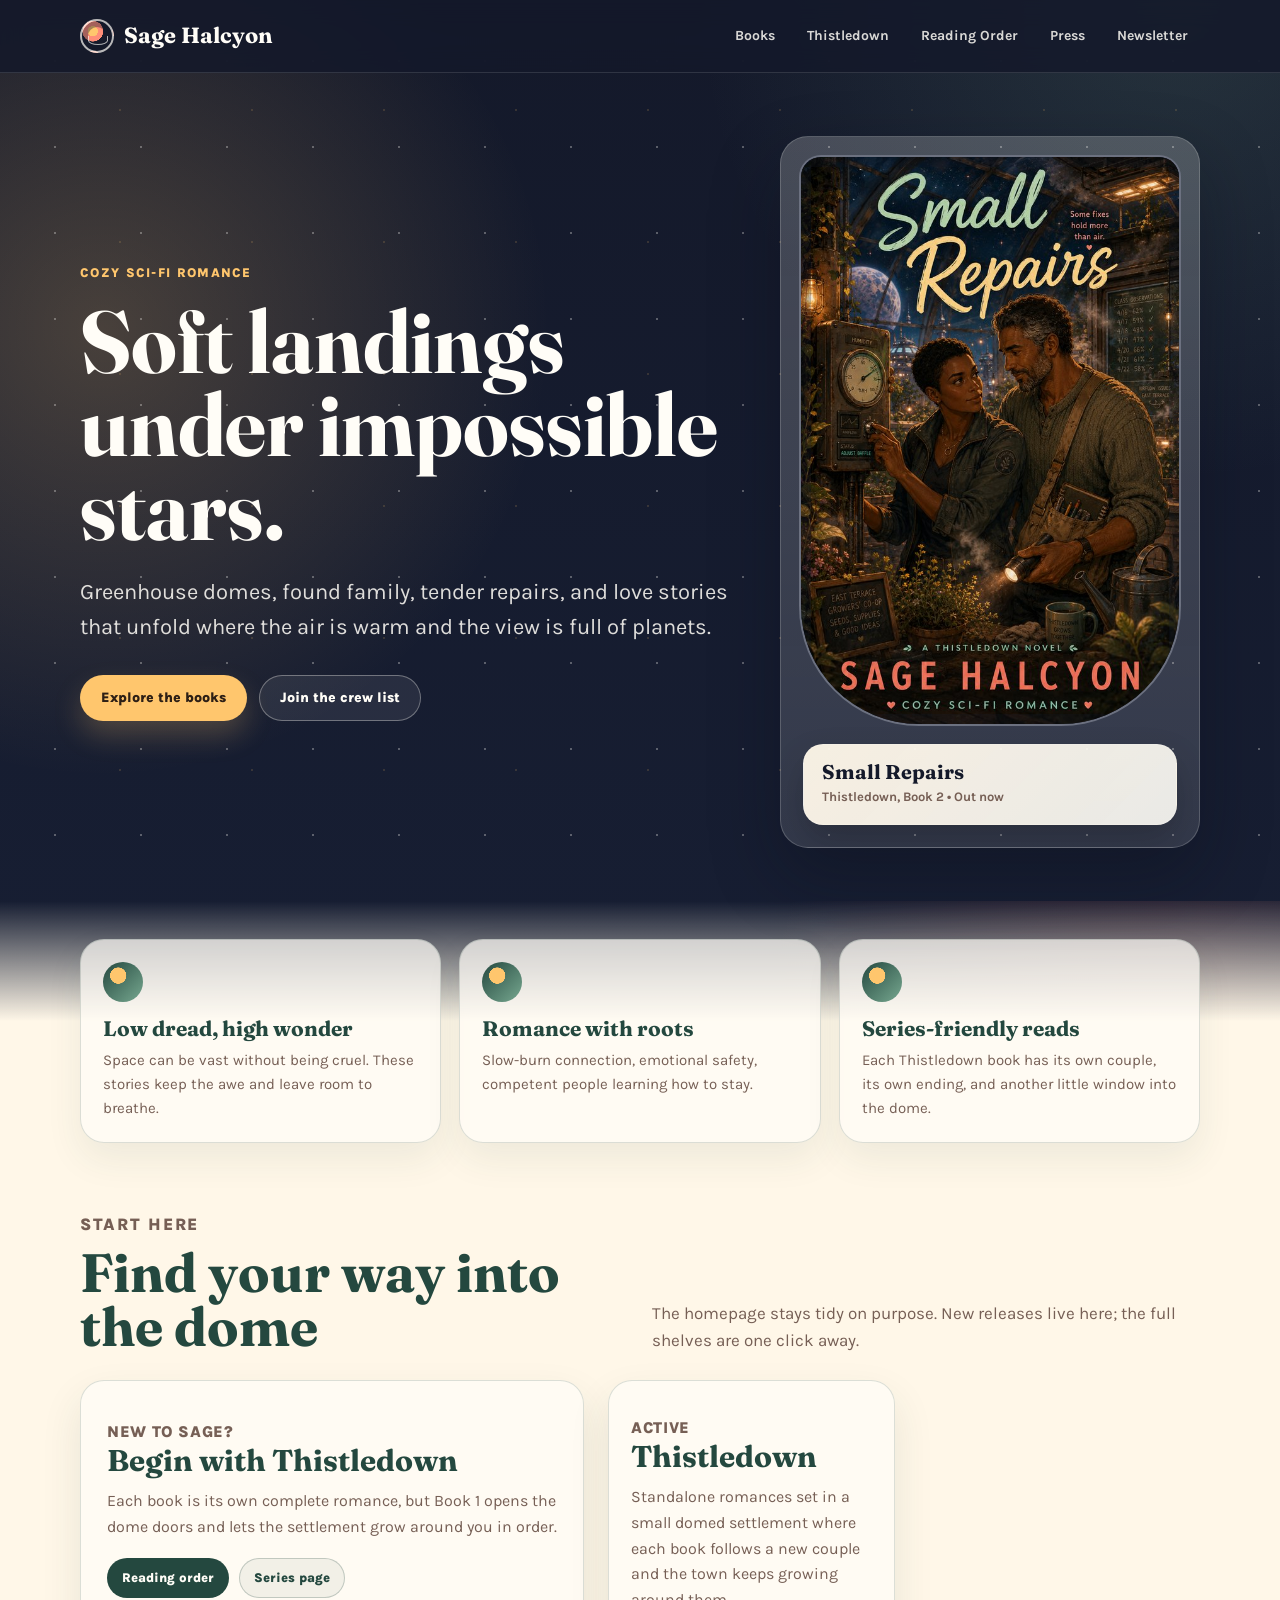
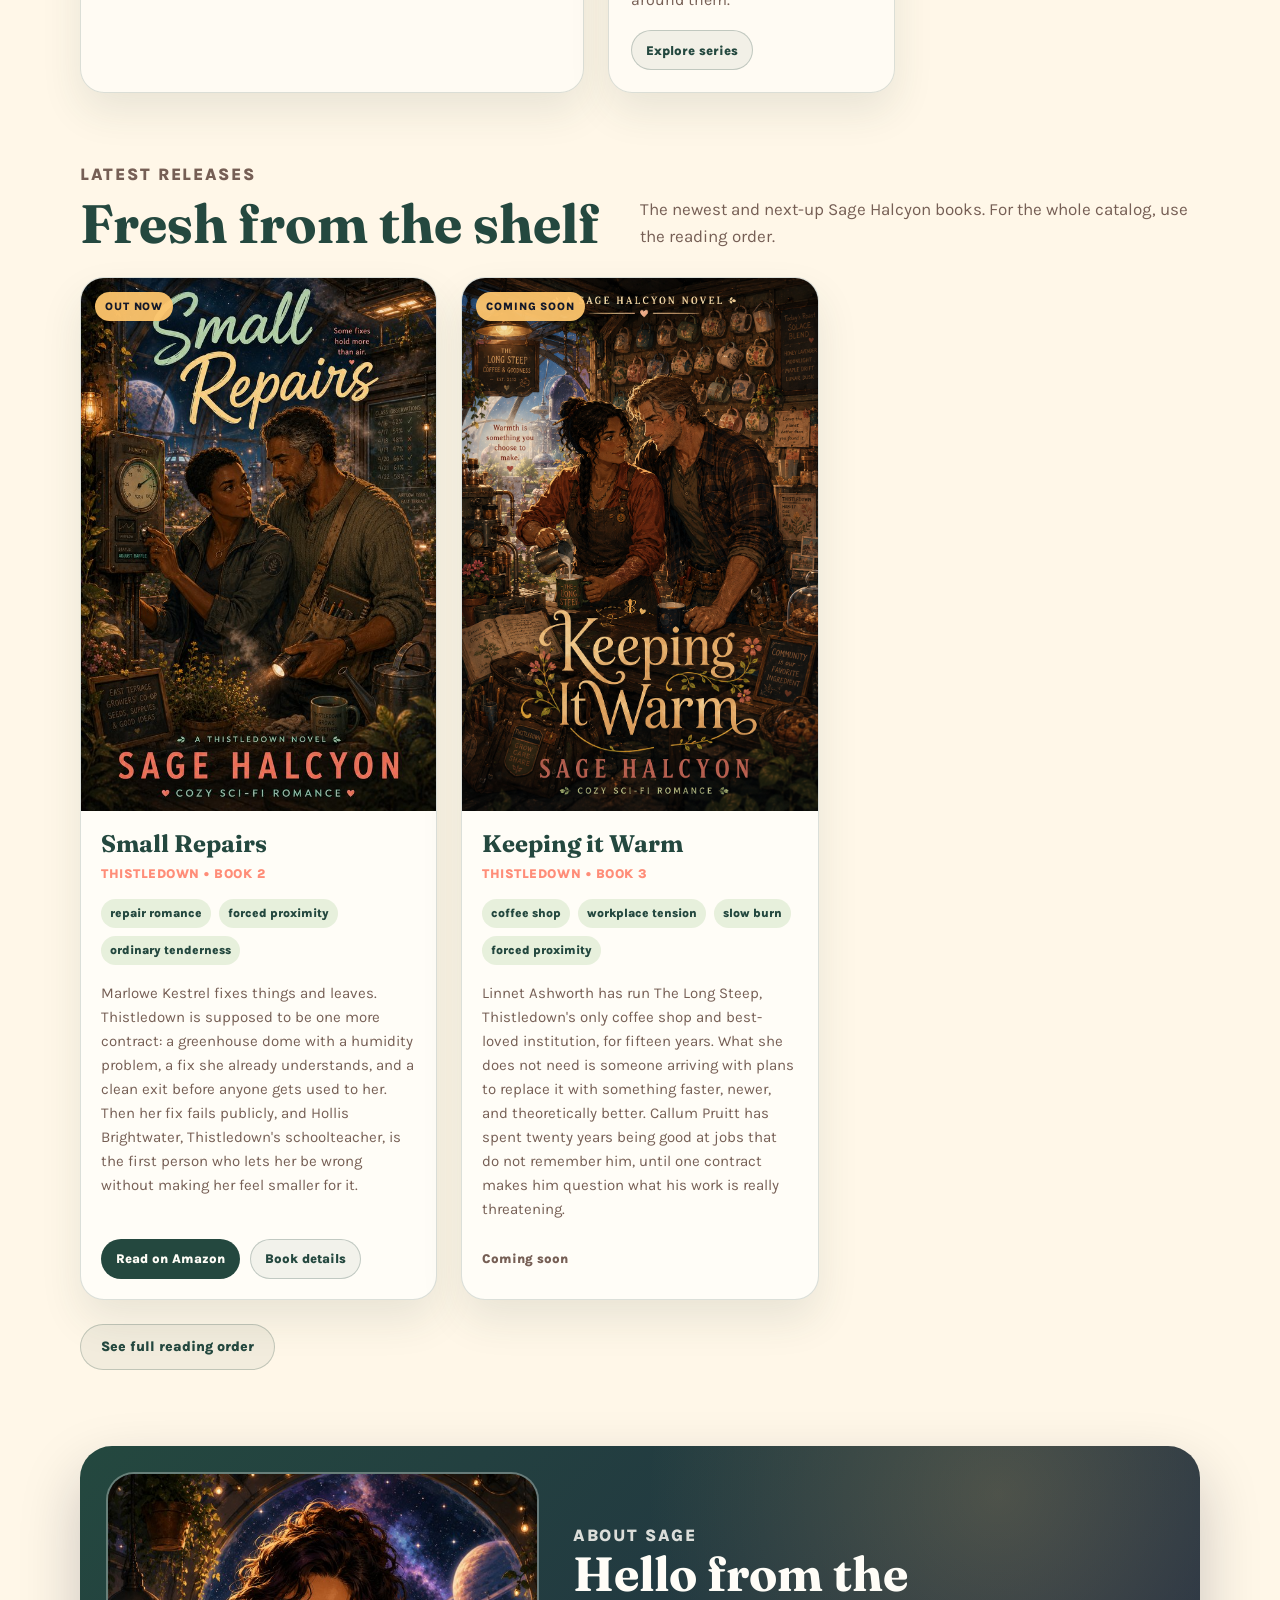
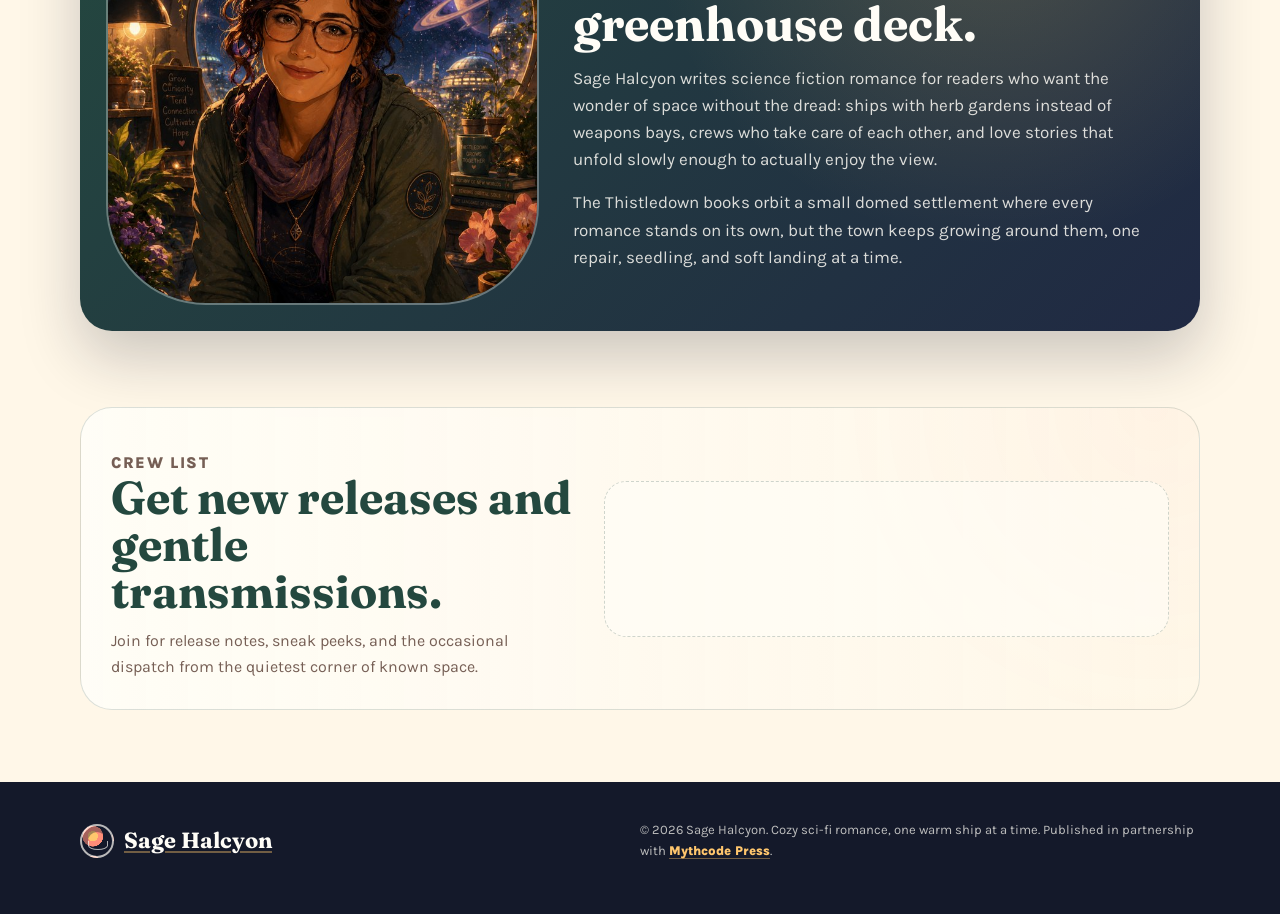
==== commit dad743ab: "Scaffold series-aware site data" ====
--- a/index.html
+++ b/index.html
@@ -337,6 +337,42 @@
     grid-template-columns: repeat(3, minmax(0, 1fr));
     gap: 24px;
   }
+  .path-grid {
+    display: grid;
+    grid-template-columns: minmax(0, 0.92fr) minmax(0, 1.08fr);
+    gap: 24px;
+    margin: 26px 0 68px;
+  }
+  .path-card,
+  .series-card {
+    border: 1px solid rgba(36, 72, 63, 0.16);
+    border-radius: 24px;
+    background: rgba(255, 253, 247, 0.78);
+    box-shadow: 0 18px 40px rgba(36, 72, 63, 0.1);
+  }
+  .path-card {
+    padding: 26px;
+  }
+  .path-card h3,
+  .series-card h3 {
+    color: var(--greenhouse);
+    font-size: 30px;
+    line-height: 1.05;
+  }
+  .path-card p,
+  .series-card p {
+    margin-top: 12px;
+    color: var(--muted);
+    font-size: 16px;
+  }
+  .series-grid {
+    display: grid;
+    grid-template-columns: repeat(2, minmax(0, 1fr));
+    gap: 18px;
+  }
+  .series-card {
+    padding: 22px;
+  }
   .books-loading {
     grid-column: 1 / -1;
     padding: 36px;
@@ -569,13 +605,15 @@
     }
     .hero-grid,
     .about-panel,
-    .newsletter-grid {
+    .newsletter-grid,
+    .path-grid {
       grid-template-columns: 1fr;
     }
     .hero { min-height: auto; }
     .feature-card { max-width: 420px; }
     .intro-band { grid-template-columns: 1fr; }
     .book-grid { grid-template-columns: repeat(2, minmax(0, 1fr)); }
+    .series-grid { grid-template-columns: 1fr; }
     .section-head { display: block; }
     .section-head p { margin-top: 12px; }
   }
@@ -663,13 +701,40 @@
     <section class="bookshelf" id="books">
       <div class="section-head">
         <div>
-          <p class="section-kicker">The Thistledown series</p>
-          <h2>The books</h2>
+          <p class="section-kicker">Start here</p>
+          <h2>Find your way into the dome</h2>
         </div>
-        <p>Start anywhere your heart wants, though the dome gets cozier if you follow the release order.</p>
-      </div>
-      <div class="book-grid" id="book-grid">
+        <p>The homepage stays tidy on purpose. New releases live here; the full shelves are one click away.</p>
+      </div>
+      <div class="path-grid">
+        <article class="path-card">
+          <p class="series">New to Sage?</p>
+          <h3>Begin with Thistledown</h3>
+          <p>Each book is its own complete romance, but Book 1 opens the dome doors and lets the settlement grow around you in order.</p>
+          <div class="book-actions">
+            <a class="button primary" href="reading-order.html">Reading order</a>
+            <a class="button ghost" href="thistledown.html">Series page</a>
+          </div>
+        </article>
+        <div class="series-grid" id="series-grid">
+          <p class="books-loading">Opening the settlement map...</p>
+        </div>
+      </div>
+    </section>
+
+    <section class="bookshelf" id="latest">
+      <div class="section-head">
+        <div>
+          <p class="section-kicker">Latest releases</p>
+          <h2>Fresh from the shelf</h2>
+        </div>
+        <p>The newest and next-up Sage Halcyon books. For the whole catalog, use the reading order.</p>
+      </div>
+      <div class="book-grid" id="latest-grid">
         <p class="books-loading">Opening the greenhouse shelves...</p>
+      </div>
+      <div class="hero-actions" style="margin-top: 24px;">
+        <a class="button ghost" href="reading-order.html">See full reading order</a>
       </div>
     </section>
 
@@ -779,29 +844,77 @@
     );
   }
 
-  function showFallback(grid) {
+  function showFallback(grid, message) {
     grid.innerHTML = '<p class="books-loading">The bookshelf is being restocked. Check back soon.</p>';
-  }
-
-  var grid = document.getElementById("book-grid");
-  if (!grid) return;
-
-  fetch("books.json", { cache: "no-store" })
-    .then(function (response) {
-      if (!response.ok) throw new Error("books.json not found");
+    if (message) grid.innerHTML = '<p class="books-loading">' + escapeHtml(message) + "</p>";
+  }
+
+  function sortForHome(a, b) {
+    var aSort = Number(a.home_sort || a.release_sort || a.series_position || 999);
+    var bSort = Number(b.home_sort || b.release_sort || b.series_position || 999);
+    return aSort - bSort;
+  }
+
+  function renderSeriesCard(series) {
+    return (
+      '<article class="series-card">' +
+        '<p class="series">' + escapeHtml(series.status || "Series") + "</p>" +
+        "<h3>" + escapeHtml(series.title) + "</h3>" +
+        "<p>" + escapeHtml(series.description || series.subtitle || "") + "</p>" +
+        '<div class="book-actions">' +
+          '<a class="button ghost" href="' + escapeHtml(series.page_url || "reading-order.html") + '">Explore series</a>' +
+        "</div>" +
+      "</article>"
+    );
+  }
+
+  function fetchJson(primary, fallback) {
+    return fetch(primary, { cache: "no-store" }).then(function (response) {
+      if (!response.ok) throw new Error(primary + " not found");
       return response.json();
-    })
-    .then(function (data) {
-      var books = data && Array.isArray(data.books) ? data.books : [];
-      if (!books.length) {
-        showFallback(grid);
-        return;
+    }).catch(function () {
+      if (!fallback) throw new Error(primary + " not found");
+      return fetch(fallback, { cache: "no-store" }).then(function (response) {
+        if (!response.ok) throw new Error(fallback + " not found");
+        return response.json();
+      });
+    });
+  }
+
+  var latestGrid = document.getElementById("latest-grid");
+  var seriesGrid = document.getElementById("series-grid");
+  if (!latestGrid && !seriesGrid) return;
+
+  Promise.all([
+    fetchJson("data/books.json", "books.json"),
+    fetchJson("data/series.json", null).catch(function () { return { series: [] }; })
+  ]).then(function (results) {
+    var books = results[0] && Array.isArray(results[0].books) ? results[0].books : [];
+    var series = results[1] && Array.isArray(results[1].series) ? results[1].series : [];
+
+    if (latestGrid) {
+      var homeBooks = books.filter(function (book) { return book.show_on_home !== false; }).sort(sortForHome).slice(0, 3);
+      if (!homeBooks.length) {
+        showFallback(latestGrid);
+      } else {
+        latestGrid.innerHTML = homeBooks.map(renderCard).join("");
       }
-      grid.innerHTML = books.map(renderCard).join("");
-    })
-    .catch(function () {
-      showFallback(grid);
-    });
+    }
+
+    if (seriesGrid) {
+      var homeSeries = series.filter(function (item) { return item.featured !== false; }).sort(function (a, b) {
+        return Number(a.home_sort || 999) - Number(b.home_sort || 999);
+      });
+      if (!homeSeries.length) {
+        showFallback(seriesGrid, "Series shelves are being arranged.");
+      } else {
+        seriesGrid.innerHTML = homeSeries.map(renderSeriesCard).join("");
+      }
+    }
+  }).catch(function () {
+    if (latestGrid) showFallback(latestGrid);
+    if (seriesGrid) showFallback(seriesGrid, "Series shelves are being arranged.");
+  });
 })();
 </script>
 </body>
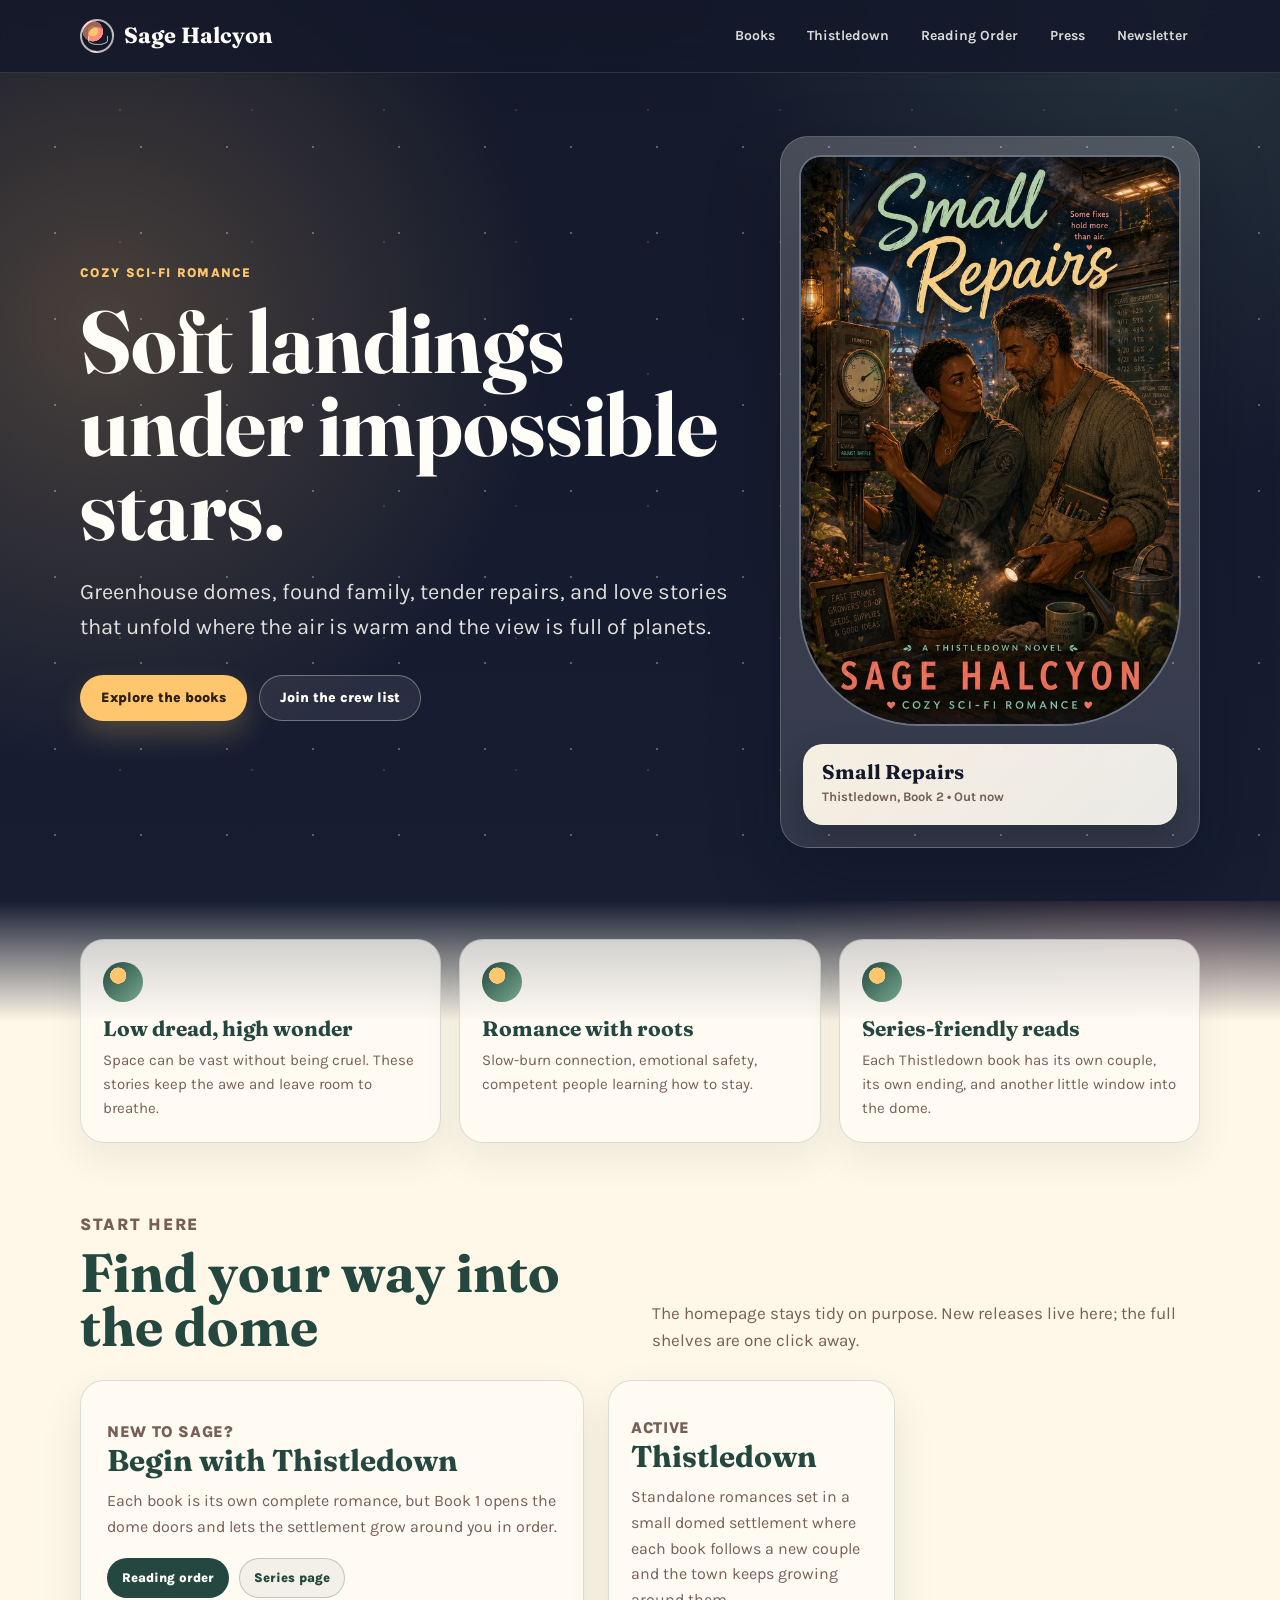
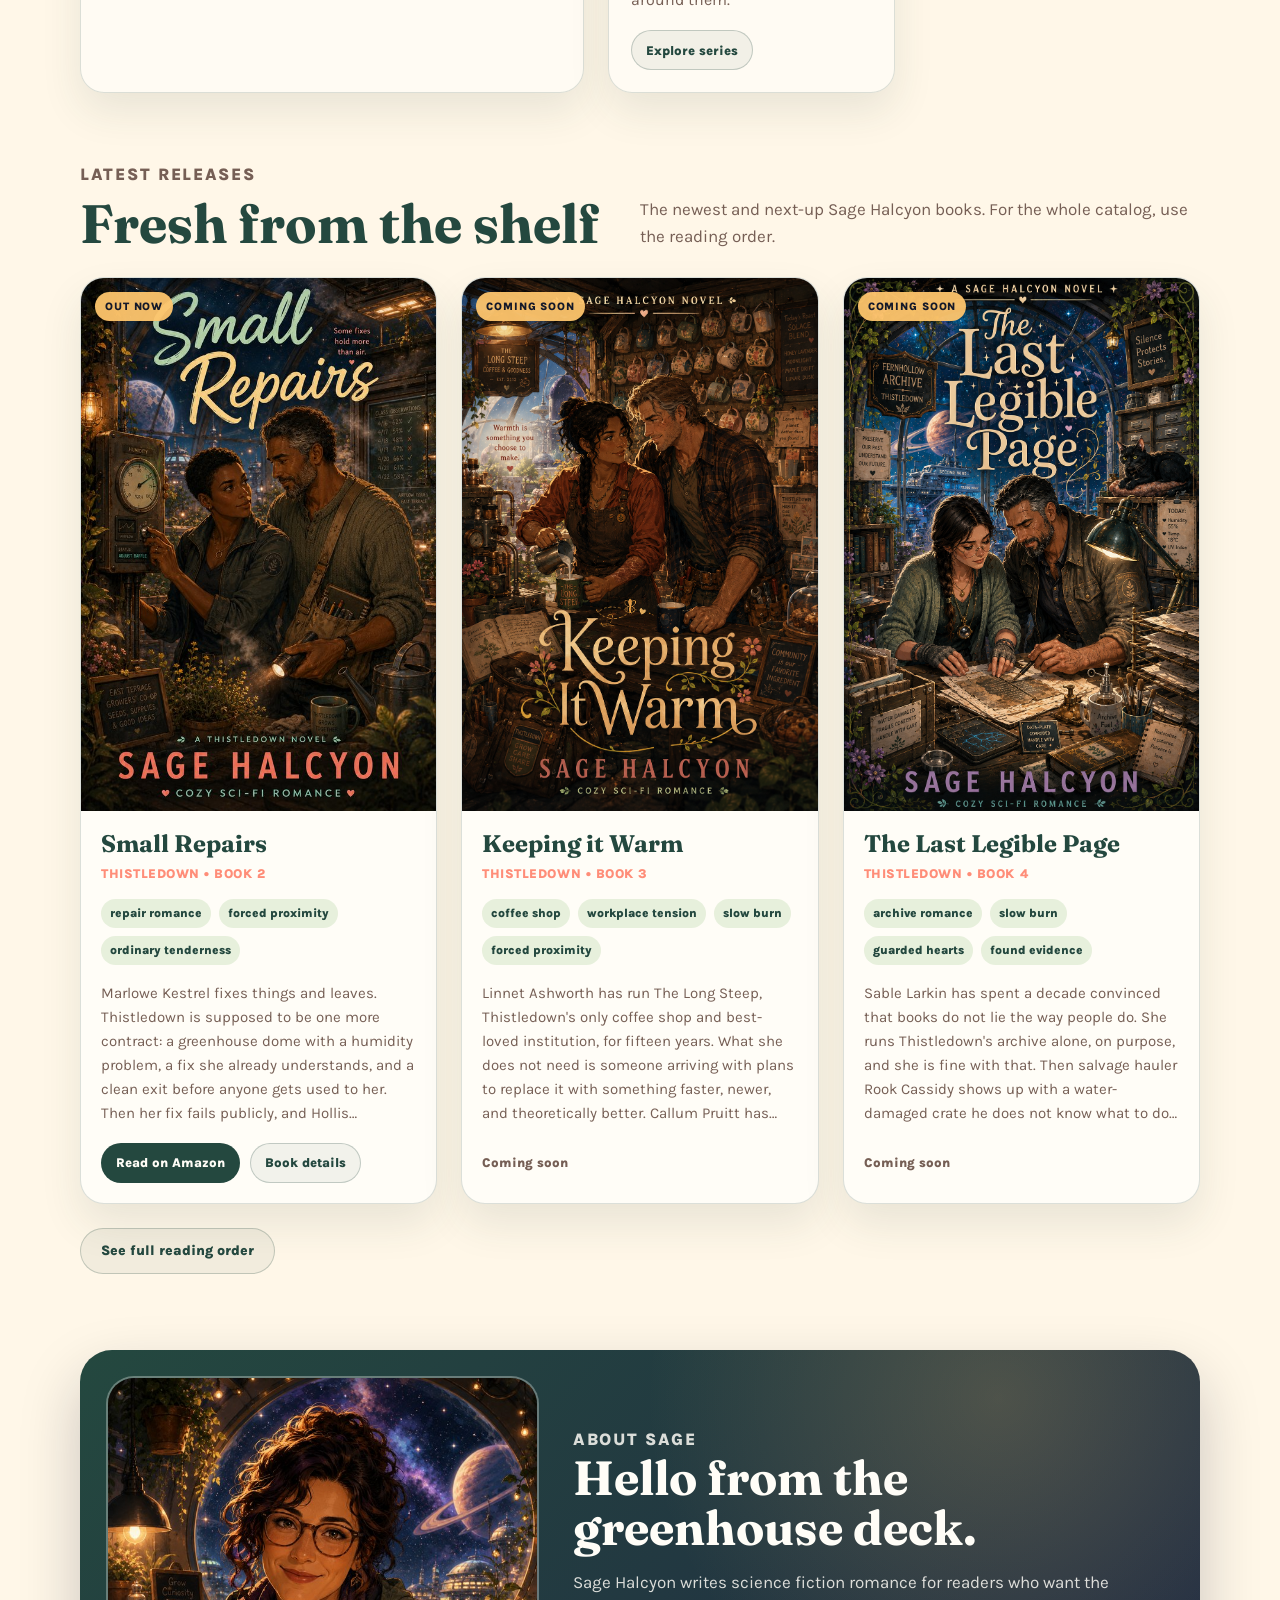
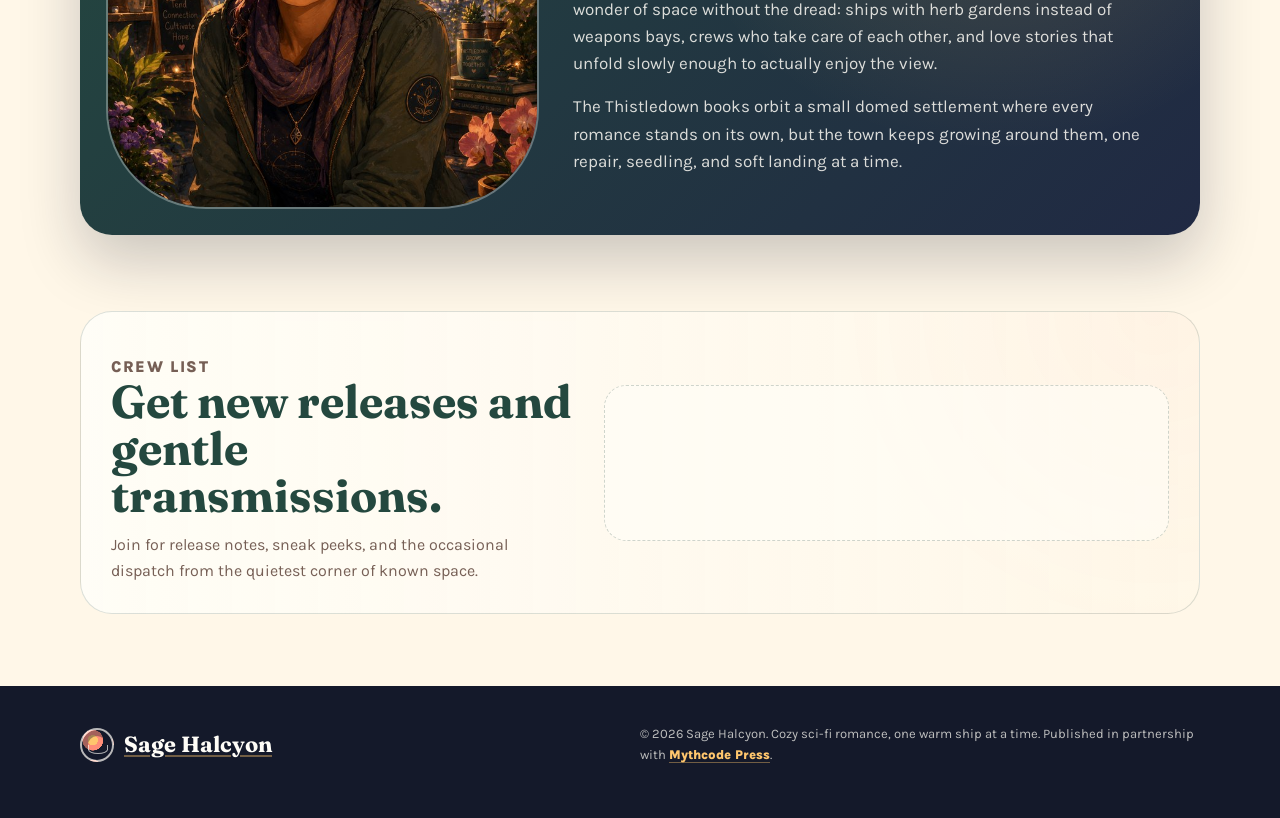
==== commit 8d5c3adb: "Improve mobile layout" ====
--- a/index.html
+++ b/index.html
@@ -66,6 +66,7 @@
     color: inherit;
     font-weight: 700;
     letter-spacing: 0;
+    overflow-wrap: anywhere;
   }
 
   .shell {
@@ -198,6 +199,8 @@
     font-size: 14px;
     font-weight: 800;
     line-height: 1;
+    text-align: center;
+    white-space: normal;
     transition: transform 0.18s ease, box-shadow 0.18s ease, background 0.18s ease;
   }
   .button:hover { transform: translateY(-2px); }
@@ -473,6 +476,10 @@
     margin-top: 16px;
     color: var(--muted);
     font-size: 15px;
+    display: -webkit-box;
+    -webkit-line-clamp: 6;
+    -webkit-box-orient: vertical;
+    overflow: hidden;
   }
   .book-actions {
     display: flex;
@@ -620,16 +627,77 @@
 
   @media (max-width: 640px) {
     .shell { width: min(100% - 28px, 1120px); }
-    .nav-inner { min-height: 64px; }
-    .nav-links { display: none; }
-    .hero { padding-top: 38px; }
-    .hero h1 { font-size: clamp(42px, 15vw, 62px); }
-    .feature-card { max-width: none; }
+    .nav-inner {
+      min-height: 64px;
+      align-items: flex-start;
+      flex-direction: column;
+      gap: 10px;
+      padding: 12px 0;
+    }
+    .brand { font-size: 20px; }
+    .nav-links {
+      width: 100%;
+      overflow-x: auto;
+      padding-bottom: 4px;
+      scrollbar-width: none;
+    }
+    .nav-links::-webkit-scrollbar { display: none; }
+    .nav-links a {
+      flex: 0 0 auto;
+      padding: 8px 10px;
+      font-size: 13px;
+    }
+    .hero { padding: 32px 0 34px; }
+    .hero h1 {
+      font-size: clamp(36px, 13vw, 54px);
+      line-height: 1;
+    }
+    .hero p.lede { font-size: 17px; }
+    .hero-actions { gap: 10px; }
+    .hero-actions .button {
+      flex: 1 1 170px;
+      min-width: 0;
+    }
+    .feature-card {
+      width: min(100%, 340px);
+      margin: 0 auto;
+      border-radius: 24px;
+    }
+    .feature-window {
+      margin: 12px;
+      border-radius: 18px 18px 88px 88px;
+    }
+    .feature-ribbon {
+      margin: 0 14px 14px;
+      padding: 14px;
+    }
+    .feature-ribbon strong { font-size: 18px; }
     .book-grid { grid-template-columns: 1fr; }
+    .path-grid { margin-bottom: 52px; }
+    .path-card,
+    .series-card { border-radius: 20px; }
+    .path-card { padding: 20px; }
+    .path-card h3,
+    .series-card h3 { font-size: 25px; }
+    .book-info h3 { font-size: 22px; }
+    .book-actions .button {
+      flex: 1 1 140px;
+      min-width: 0;
+    }
     .about-panel,
     .newsletter {
       padding: 18px;
       border-radius: 24px;
+    }
+    .about-copy { padding: 0; }
+    .portrait-frame {
+      max-width: 280px;
+      margin: 0 auto;
+    }
+    .newsletter-grid { gap: 18px; }
+    #eo-newsletter-form {
+      min-height: 132px;
+      padding: 12px;
     }
     .footer-inner { display: block; }
     footer p { margin-top: 14px; }
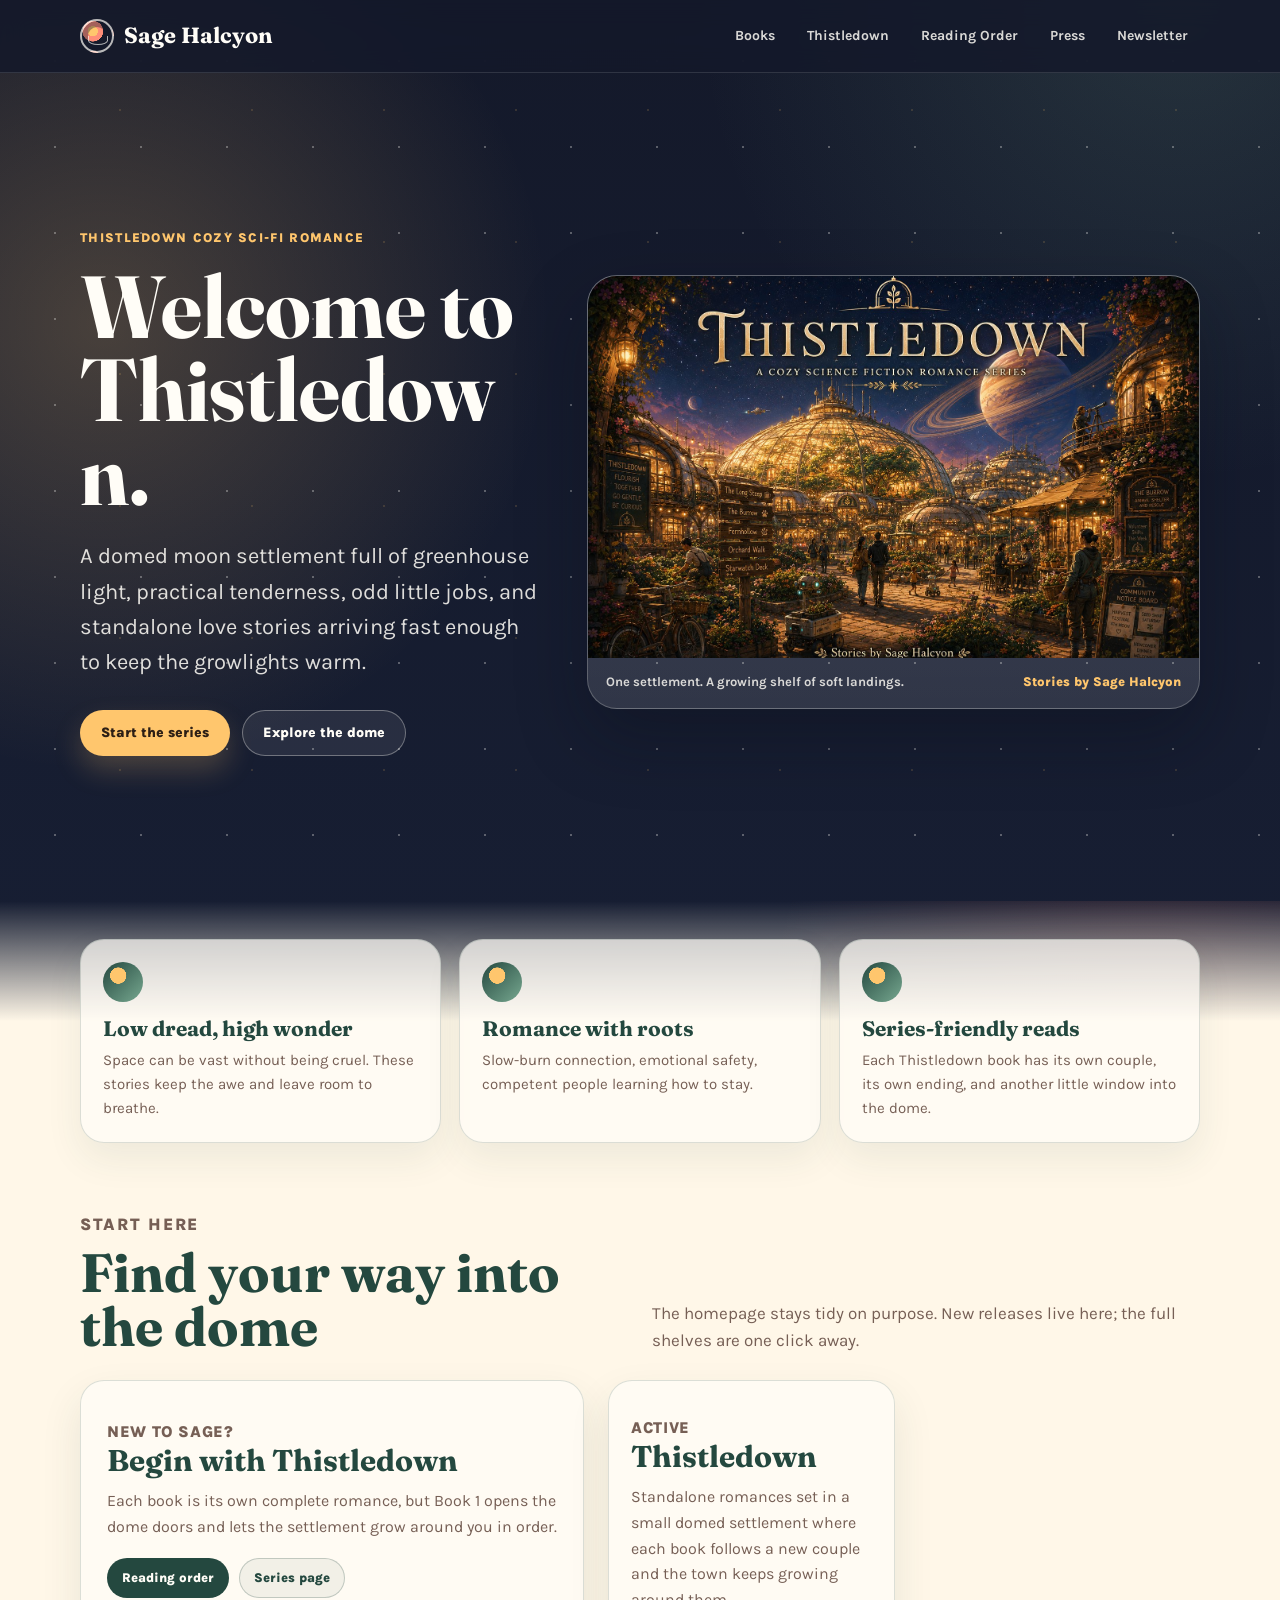
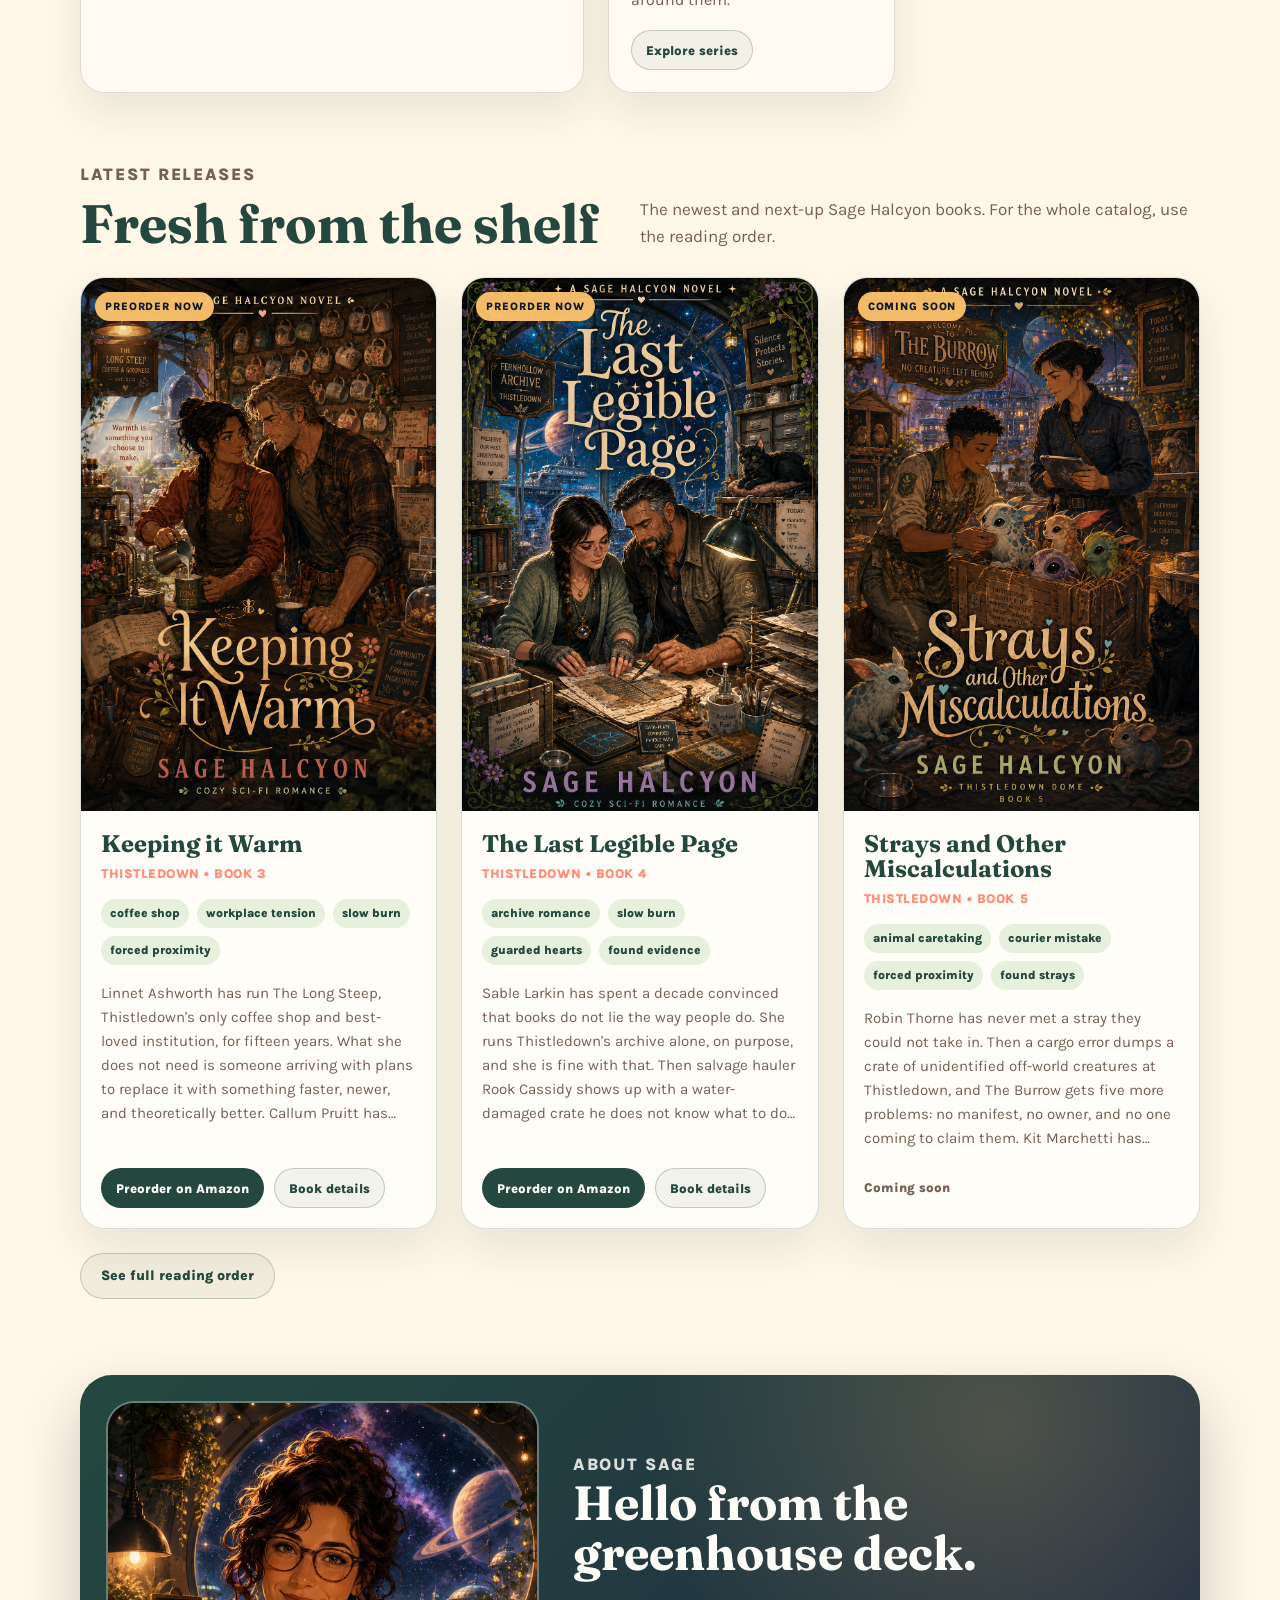
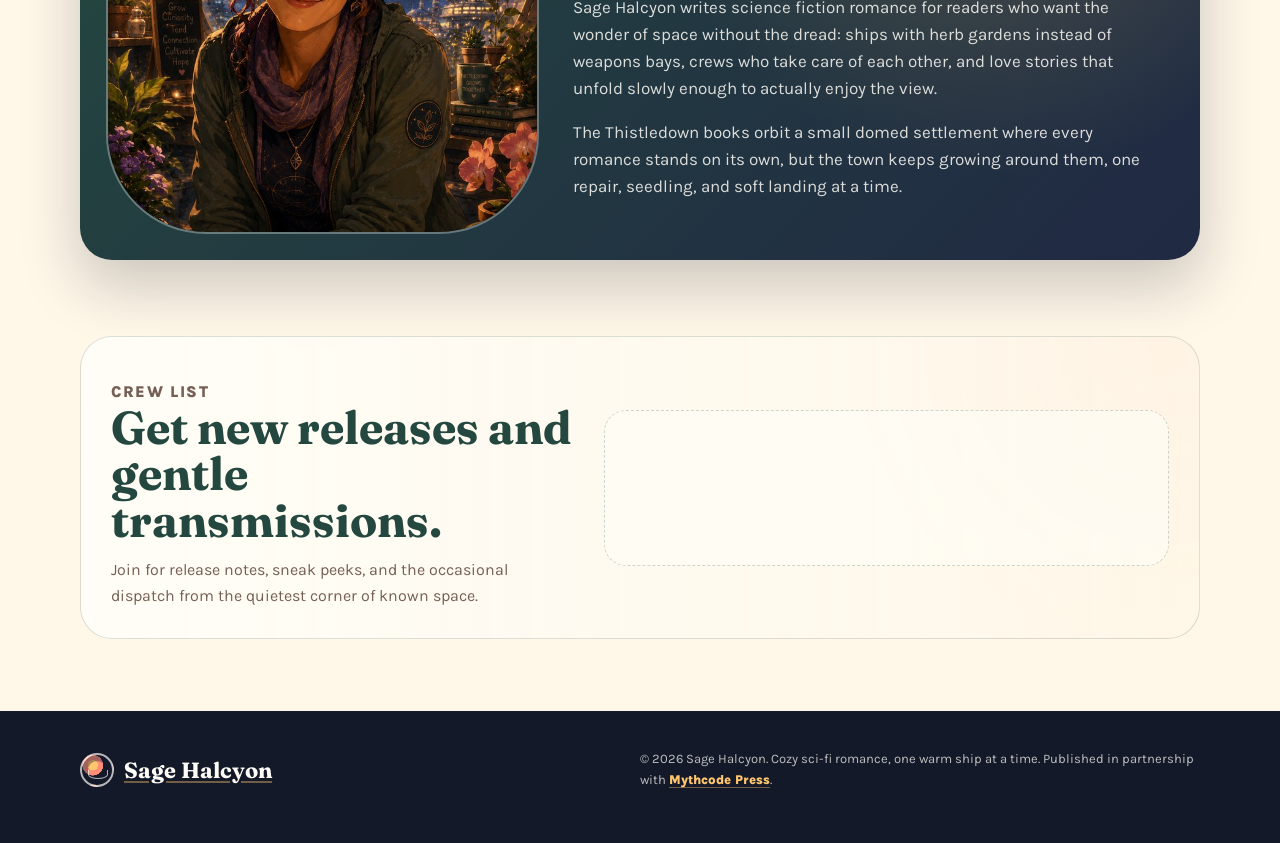
==== commit 58d73d3e: "Use Thistledown series hero" ====
--- a/index.html
+++ b/index.html
@@ -6,9 +6,9 @@
 <title>Sage Halcyon | Cozy Sci-Fi Romance</title>
 <meta name="description" content="Cozy sci-fi romance by Sage Halcyon: greenhouse domes, soft landings, found family, and love stories under starlight.">
 <meta property="og:title" content="Sage Halcyon | Cozy Sci-Fi Romance">
-<meta property="og:description" content="Greenhouse domes, soft landings, found family, and slow-burn romance under starlight.">
+<meta property="og:description" content="Thistledown cozy sci-fi romance: greenhouse domes, soft landings, found family, and slow-burn love stories under starlight.">
 <meta property="og:type" content="website">
-<meta property="og:image" content="images/small-repairs-cover.jpg">
+<meta property="og:image" content="images/thistledown-series-hero.jpg">
 <meta name="twitter:card" content="summary_large_image">
 <link rel="preconnect" href="https://fonts.googleapis.com">
 <link rel="preconnect" href="https://fonts.gstatic.com" crossorigin>
@@ -157,7 +157,7 @@
   }
   .hero-grid {
     display: grid;
-    grid-template-columns: minmax(0, 1fr) minmax(280px, 420px);
+    grid-template-columns: minmax(0, 0.86fr) minmax(420px, 1.14fr);
     gap: 44px;
     align-items: center;
   }
@@ -274,6 +274,34 @@
     font-weight: 700;
   }
 
+  .series-hero-card {
+    overflow: hidden;
+    border: 1px solid rgba(255, 253, 247, 0.22);
+    border-radius: 30px;
+    background:
+      linear-gradient(180deg, rgba(255, 253, 247, 0.12), rgba(255, 253, 247, 0.04)),
+      rgba(255, 253, 247, 0.08);
+    box-shadow: 0 28px 70px var(--shadow);
+  }
+  .series-hero-card img {
+    width: 100%;
+    aspect-ratio: 16 / 10;
+    object-fit: cover;
+  }
+  .series-hero-caption {
+    display: flex;
+    align-items: center;
+    justify-content: space-between;
+    gap: 16px;
+    padding: 14px 18px 16px;
+    color: rgba(255, 253, 247, 0.82);
+    font-size: 13px;
+    font-weight: 800;
+  }
+  .series-hero-caption span {
+    color: var(--lamp);
+  }
+
   main {
     background:
       linear-gradient(180deg, transparent 0, var(--paper) 120px),
@@ -618,6 +646,7 @@
     }
     .hero { min-height: auto; }
     .feature-card { max-width: 420px; }
+    .series-hero-card { max-width: 760px; }
     .intro-band { grid-template-columns: 1fr; }
     .book-grid { grid-template-columns: repeat(2, minmax(0, 1fr)); }
     .series-grid { grid-template-columns: 1fr; }
@@ -672,6 +701,21 @@
       padding: 14px;
     }
     .feature-ribbon strong { font-size: 18px; }
+    .series-hero-card {
+      border-radius: 22px;
+    }
+    .series-hero-card img {
+      aspect-ratio: 4 / 3;
+      object-position: center;
+    }
+    .series-hero-caption {
+      display: block;
+      padding: 12px 14px 14px;
+    }
+    .series-hero-caption span {
+      display: block;
+      margin-top: 2px;
+    }
     .book-grid { grid-template-columns: 1fr; }
     .path-grid { margin-bottom: 52px; }
     .path-card,
@@ -726,23 +770,21 @@
 <header class="hero" id="top">
   <div class="shell hero-grid">
     <div>
-      <p class="eyebrow">Cozy sci-fi romance</p>
-      <h1>Soft landings under impossible stars.</h1>
-      <p class="lede">Greenhouse domes, found family, tender repairs, and love stories that unfold where the air is warm and the view is full of planets.</p>
+      <p class="eyebrow">Thistledown cozy sci-fi romance</p>
+      <h1>Welcome to Thistledown.</h1>
+      <p class="lede">A domed moon settlement full of greenhouse light, practical tenderness, odd little jobs, and standalone love stories arriving fast enough to keep the growlights warm.</p>
       <div class="hero-actions">
-        <a class="button primary" href="#books">Explore the books</a>
-        <a class="button secondary" href="#newsletter">Join the crew list</a>
+        <a class="button primary" href="reading-order.html">Start the series</a>
+        <a class="button secondary" href="thistledown.html">Explore the dome</a>
       </div>
     </div>
-    <aside class="feature-card" aria-label="Featured book">
-      <div class="feature-window">
-        <img src="images/small-repairs-cover.jpg" alt="Cover of Small Repairs by Sage Halcyon">
-      </div>
-      <div class="feature-ribbon">
-        <strong>Small Repairs</strong>
-        <span>Thistledown, Book 2 &bull; Out now</span>
-      </div>
-    </aside>
+    <figure class="series-hero-card" aria-label="Thistledown series art">
+      <img src="images/thistledown-series-hero.jpg" alt="Thistledown series art showing cozy greenhouse domes beneath stars and a ringed planet">
+      <figcaption class="series-hero-caption">
+        <strong>One settlement. A growing shelf of soft landings.</strong>
+        <span>Stories by Sage Halcyon</span>
+      </figcaption>
+    </figure>
   </div>
 </header>
 
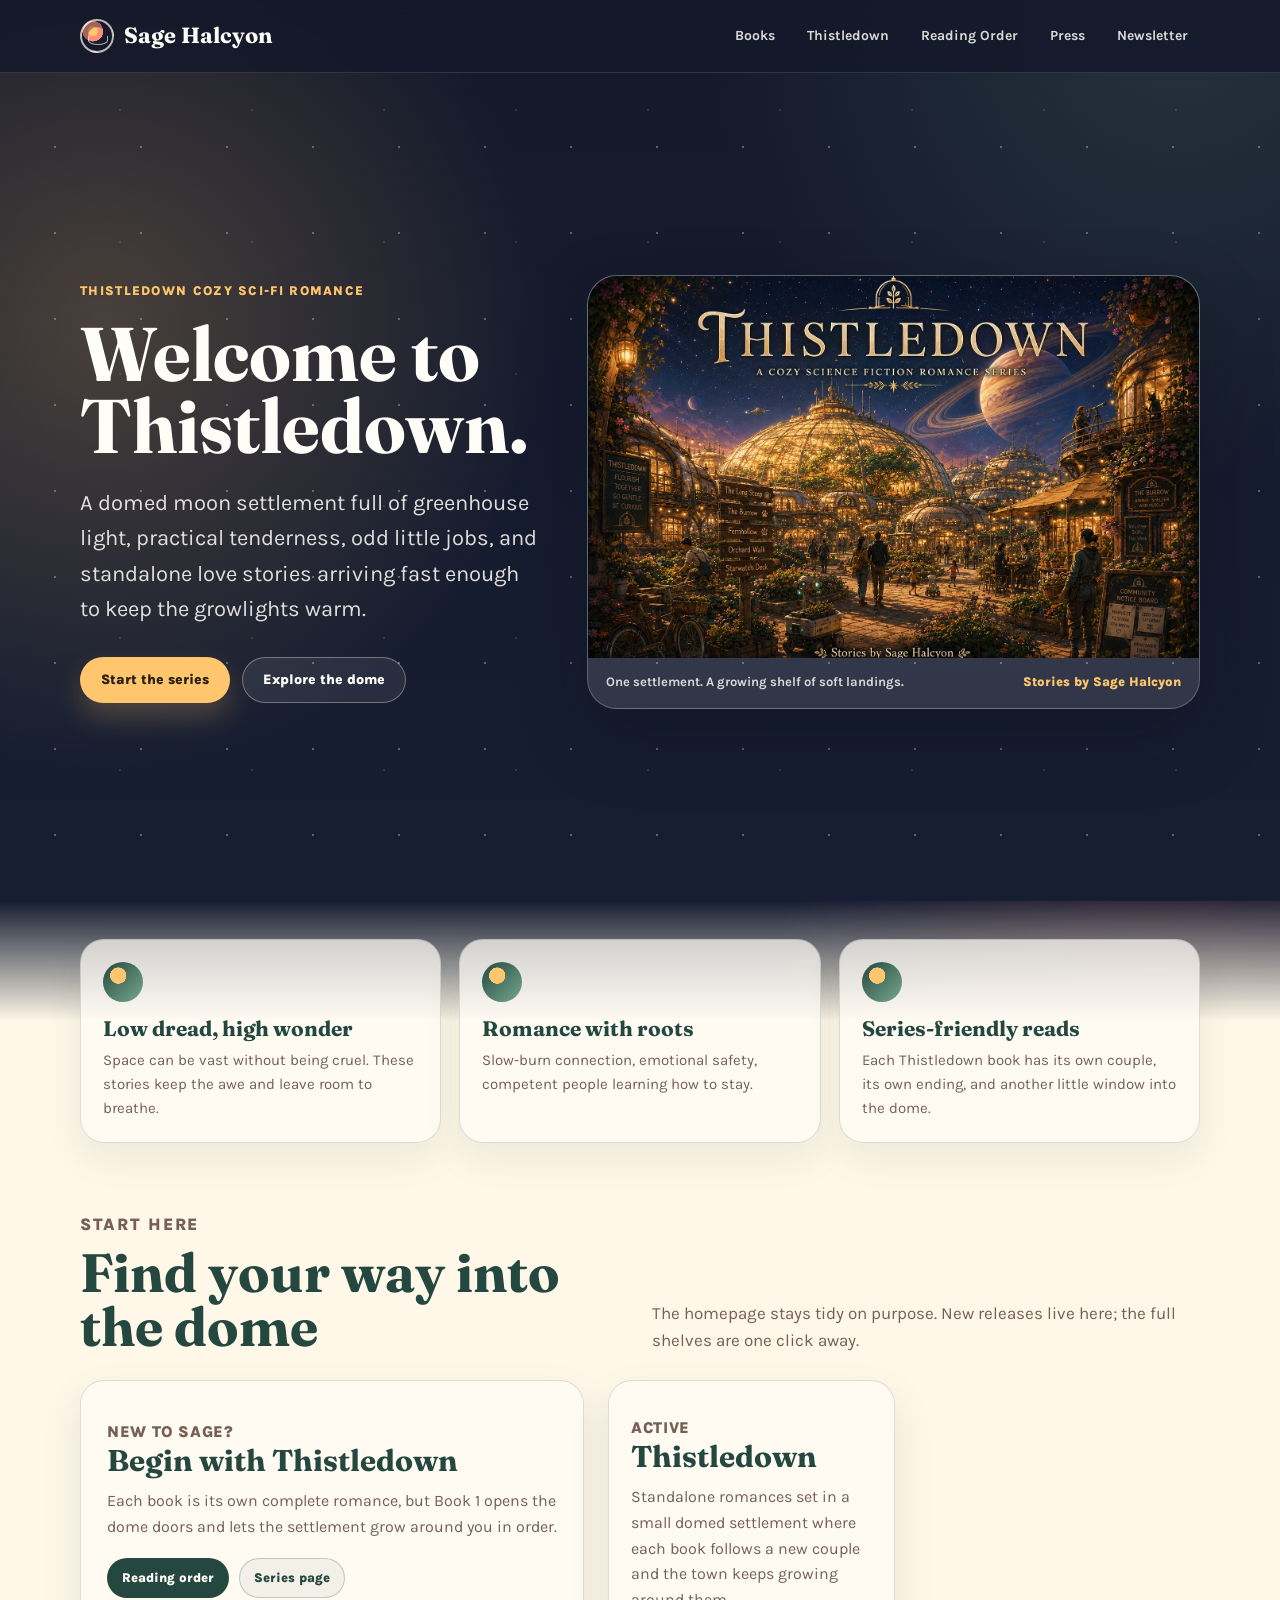
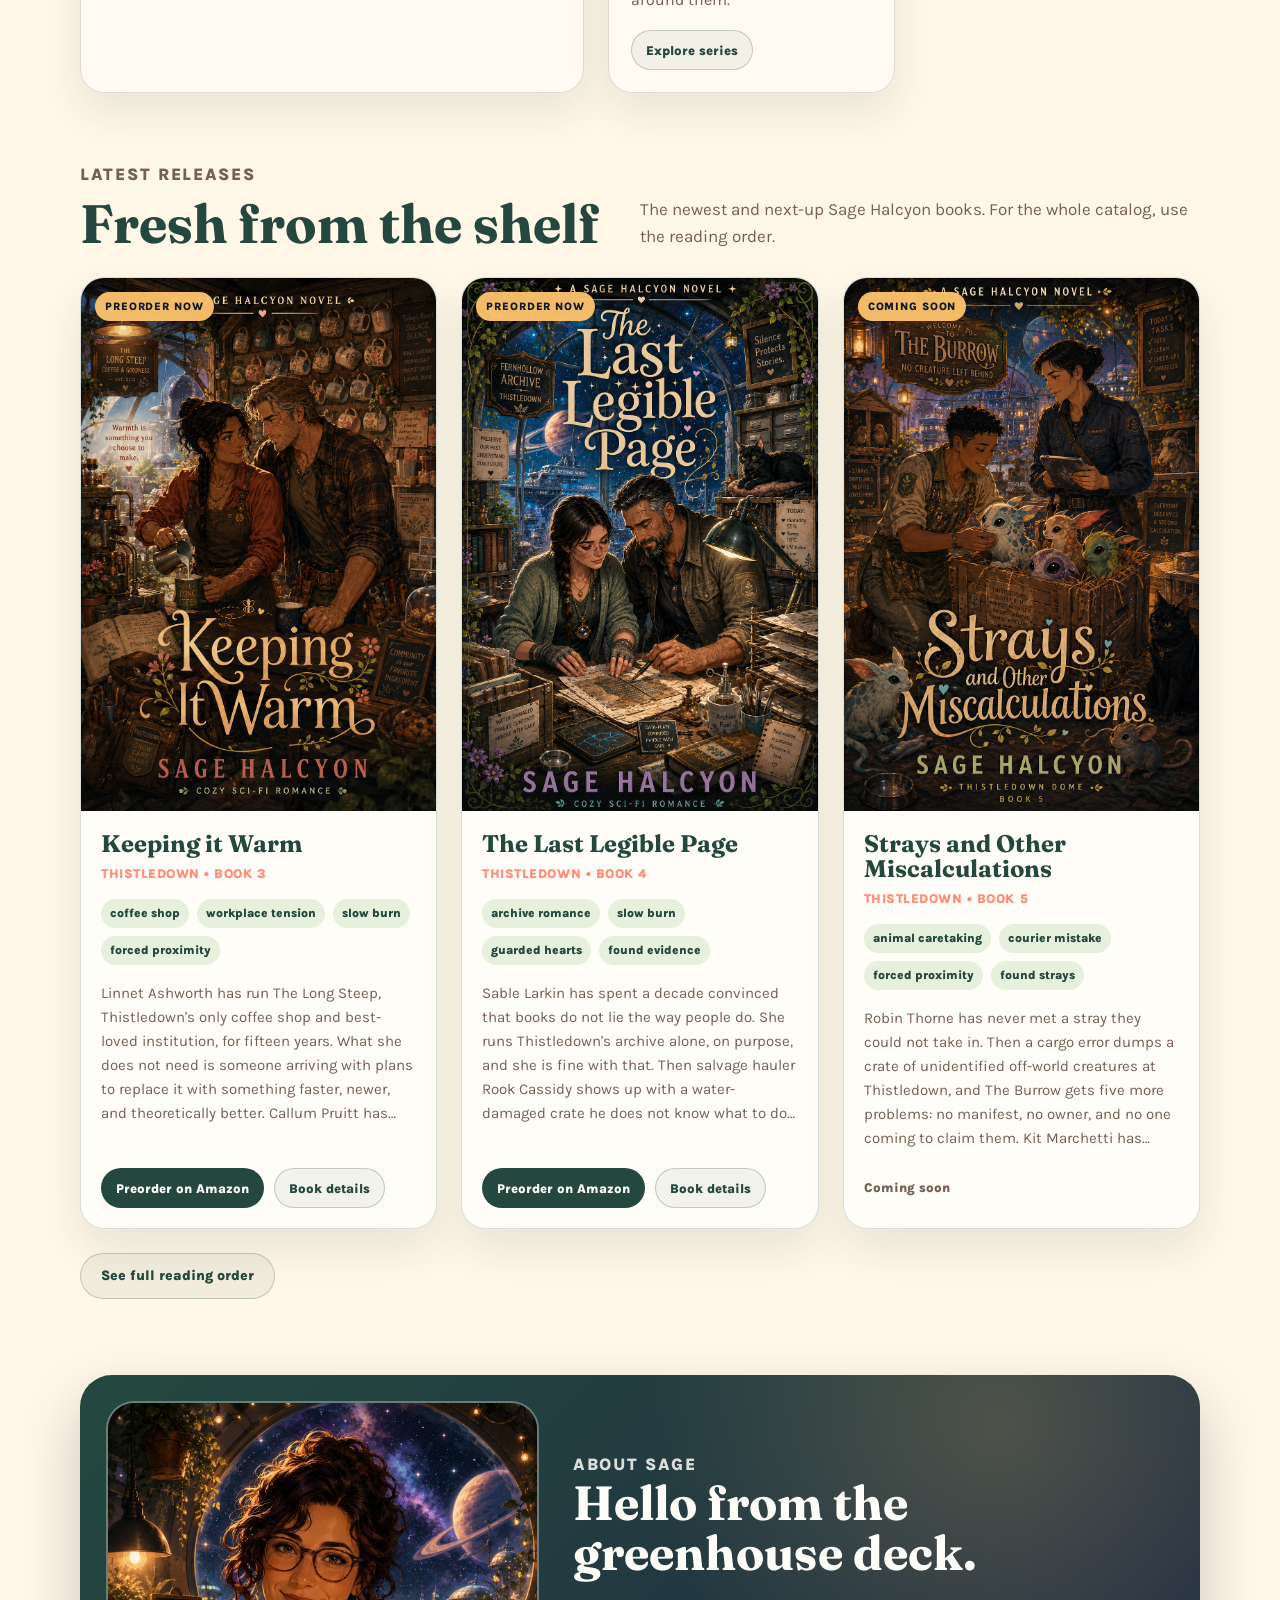
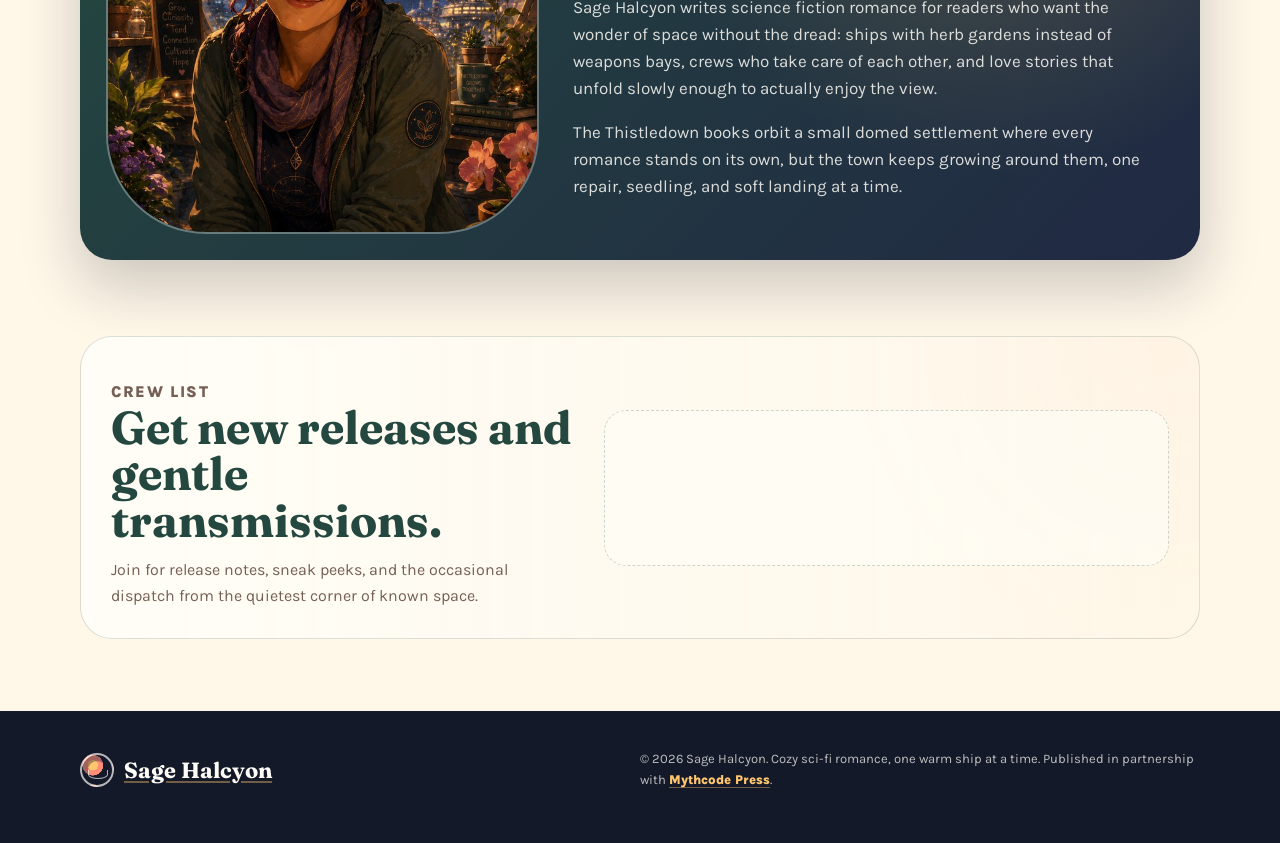
==== commit 46ea04b1: "Fix homepage hero headline wrapping" ====
--- a/index.html
+++ b/index.html
@@ -171,10 +171,12 @@
   }
   .hero h1 {
     margin-top: 16px;
-    max-width: 780px;
+    max-width: 620px;
     color: var(--white);
-    font-size: clamp(46px, 8vw, 88px);
+    font-size: clamp(46px, 6.3vw, 76px);
     line-height: 0.95;
+    overflow-wrap: normal;
+    word-break: normal;
   }
   .hero .lede {
     margin-top: 24px;
@@ -680,6 +682,7 @@
     .hero h1 {
       font-size: clamp(36px, 13vw, 54px);
       line-height: 1;
+      overflow-wrap: anywhere;
     }
     .hero p.lede { font-size: 17px; }
     .hero-actions { gap: 10px; }
